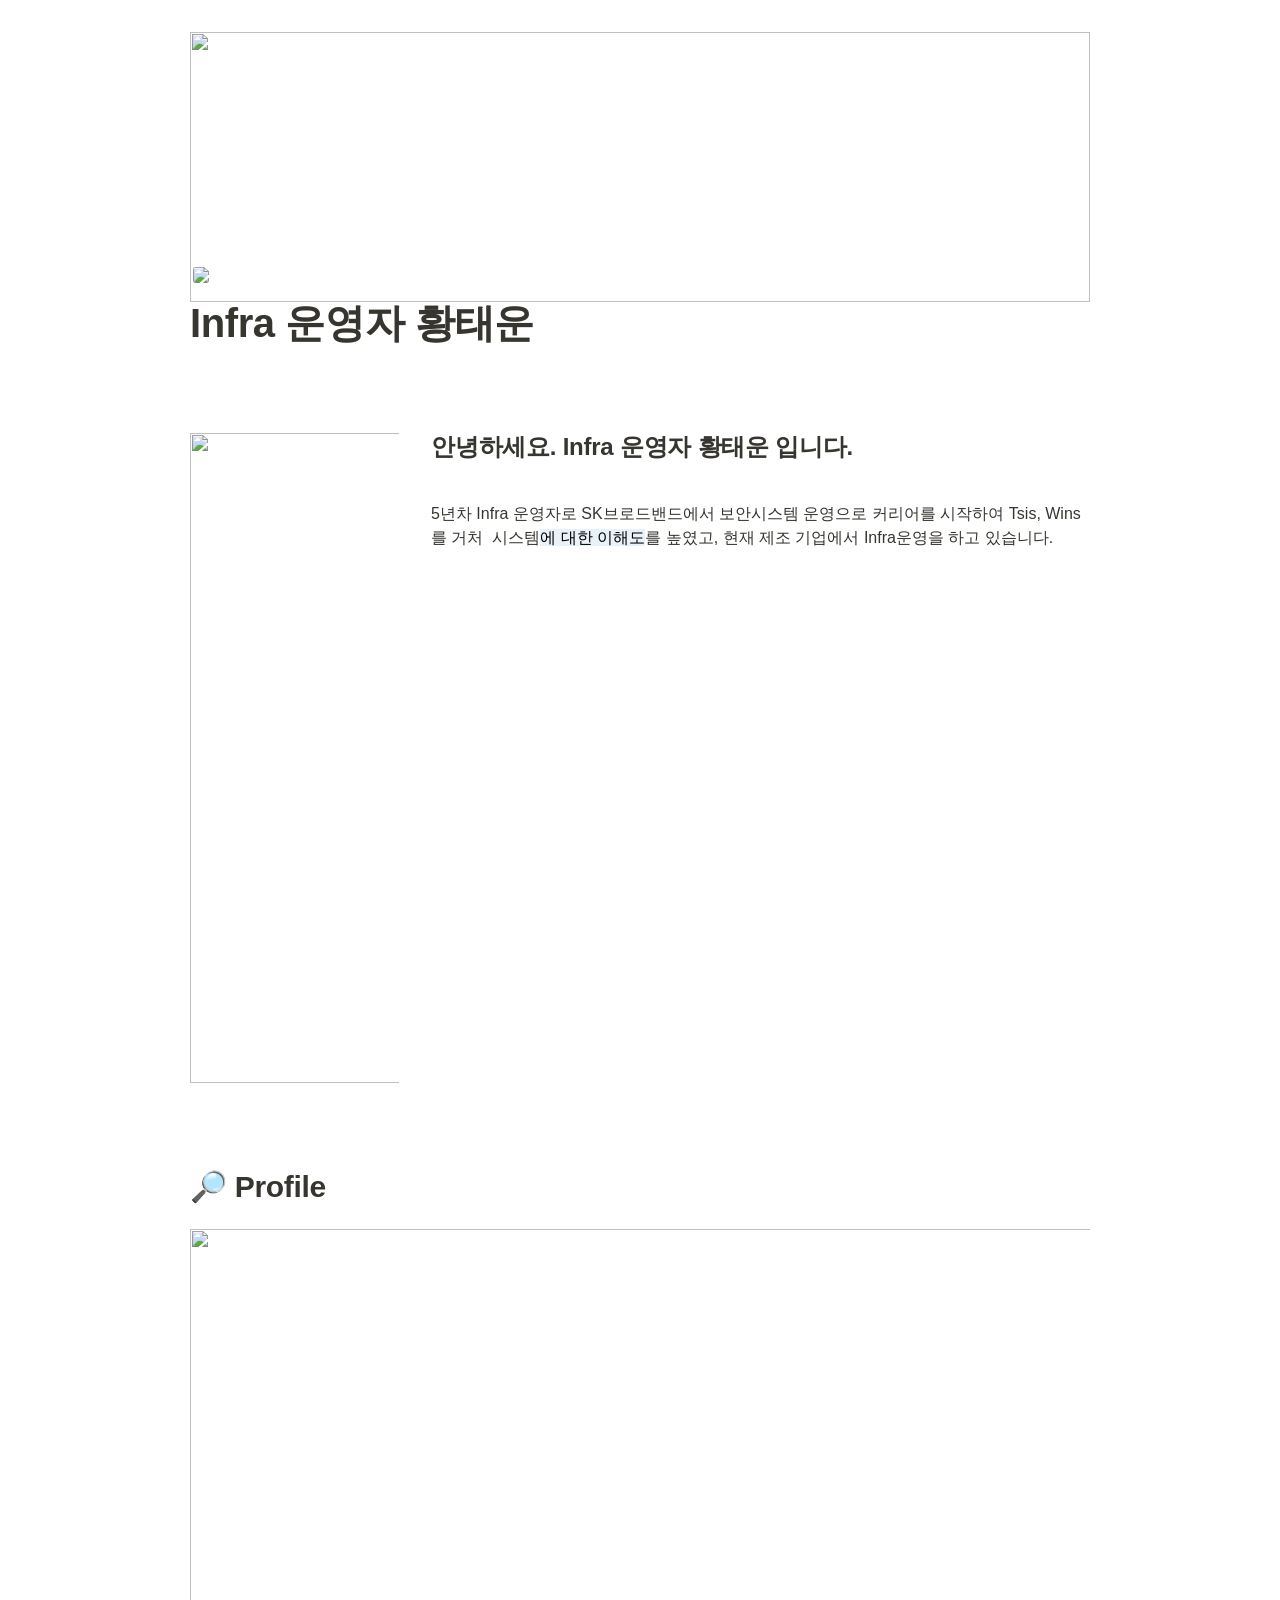
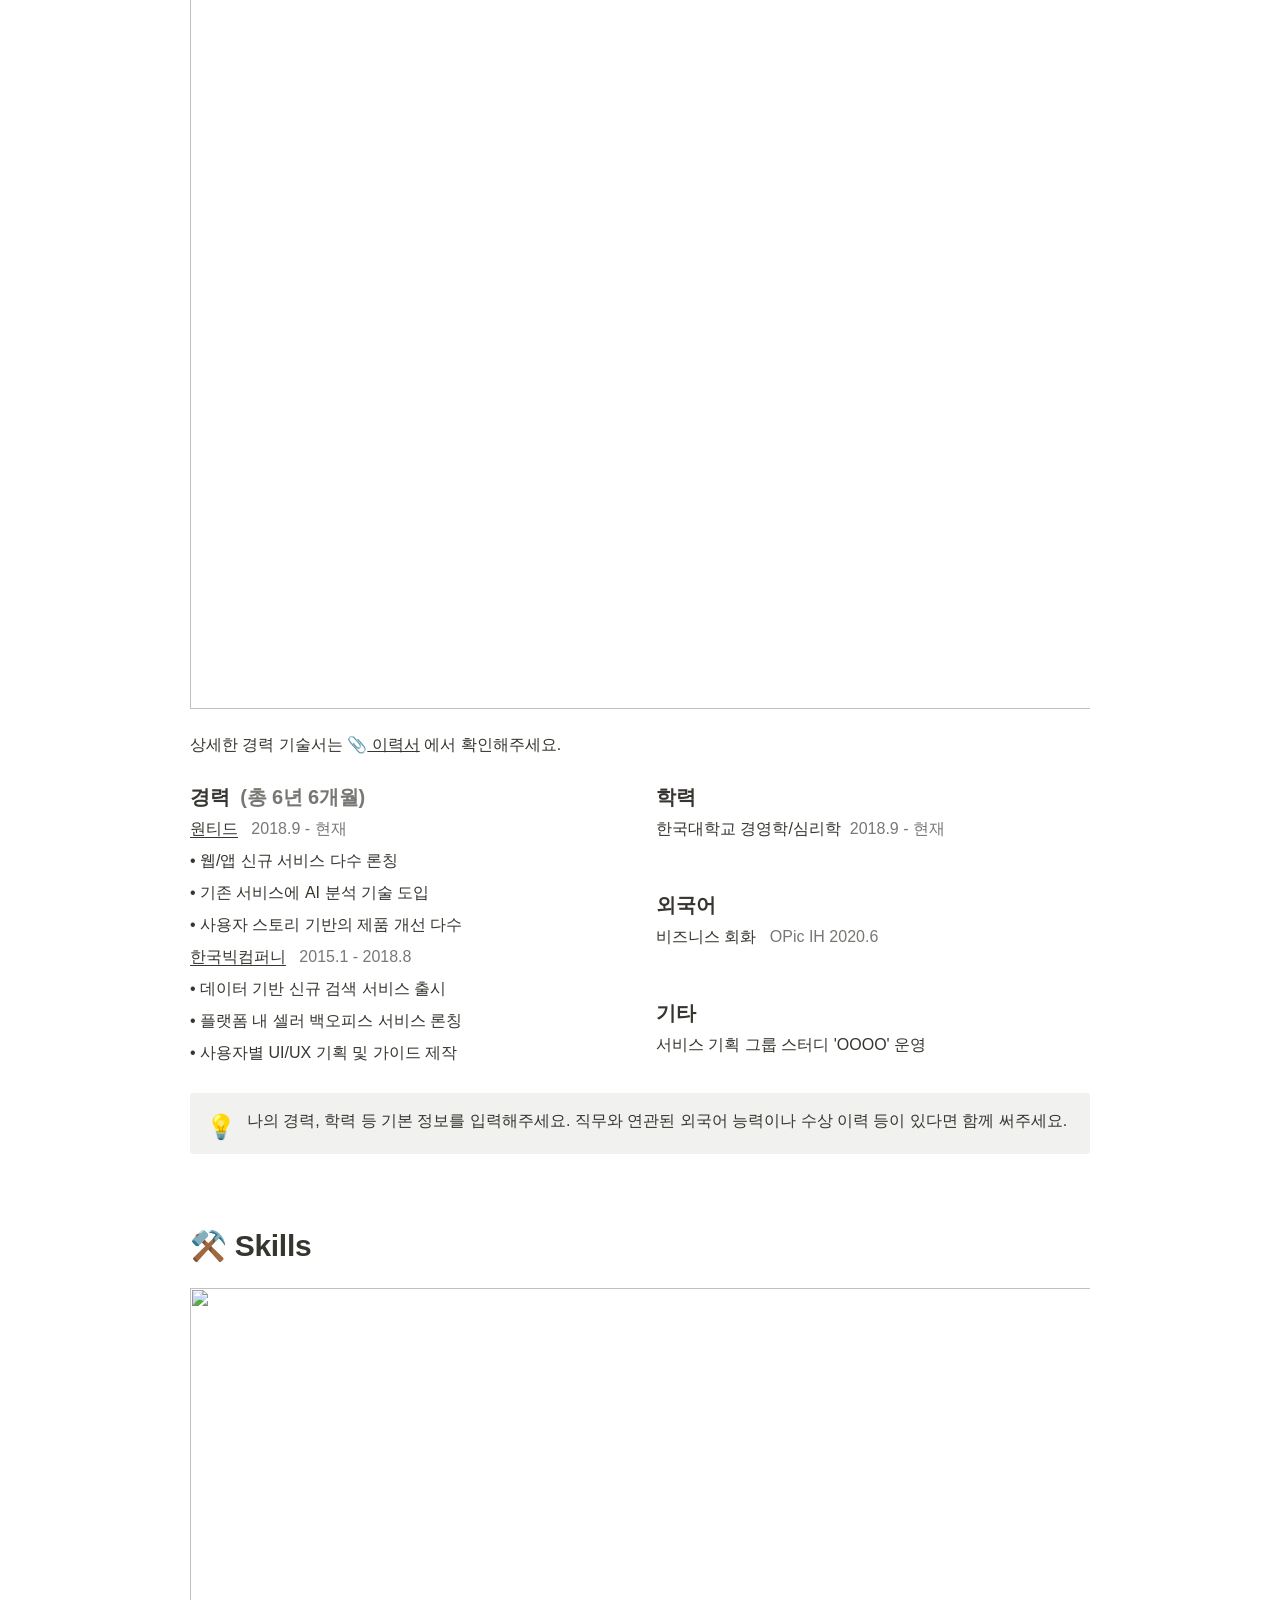
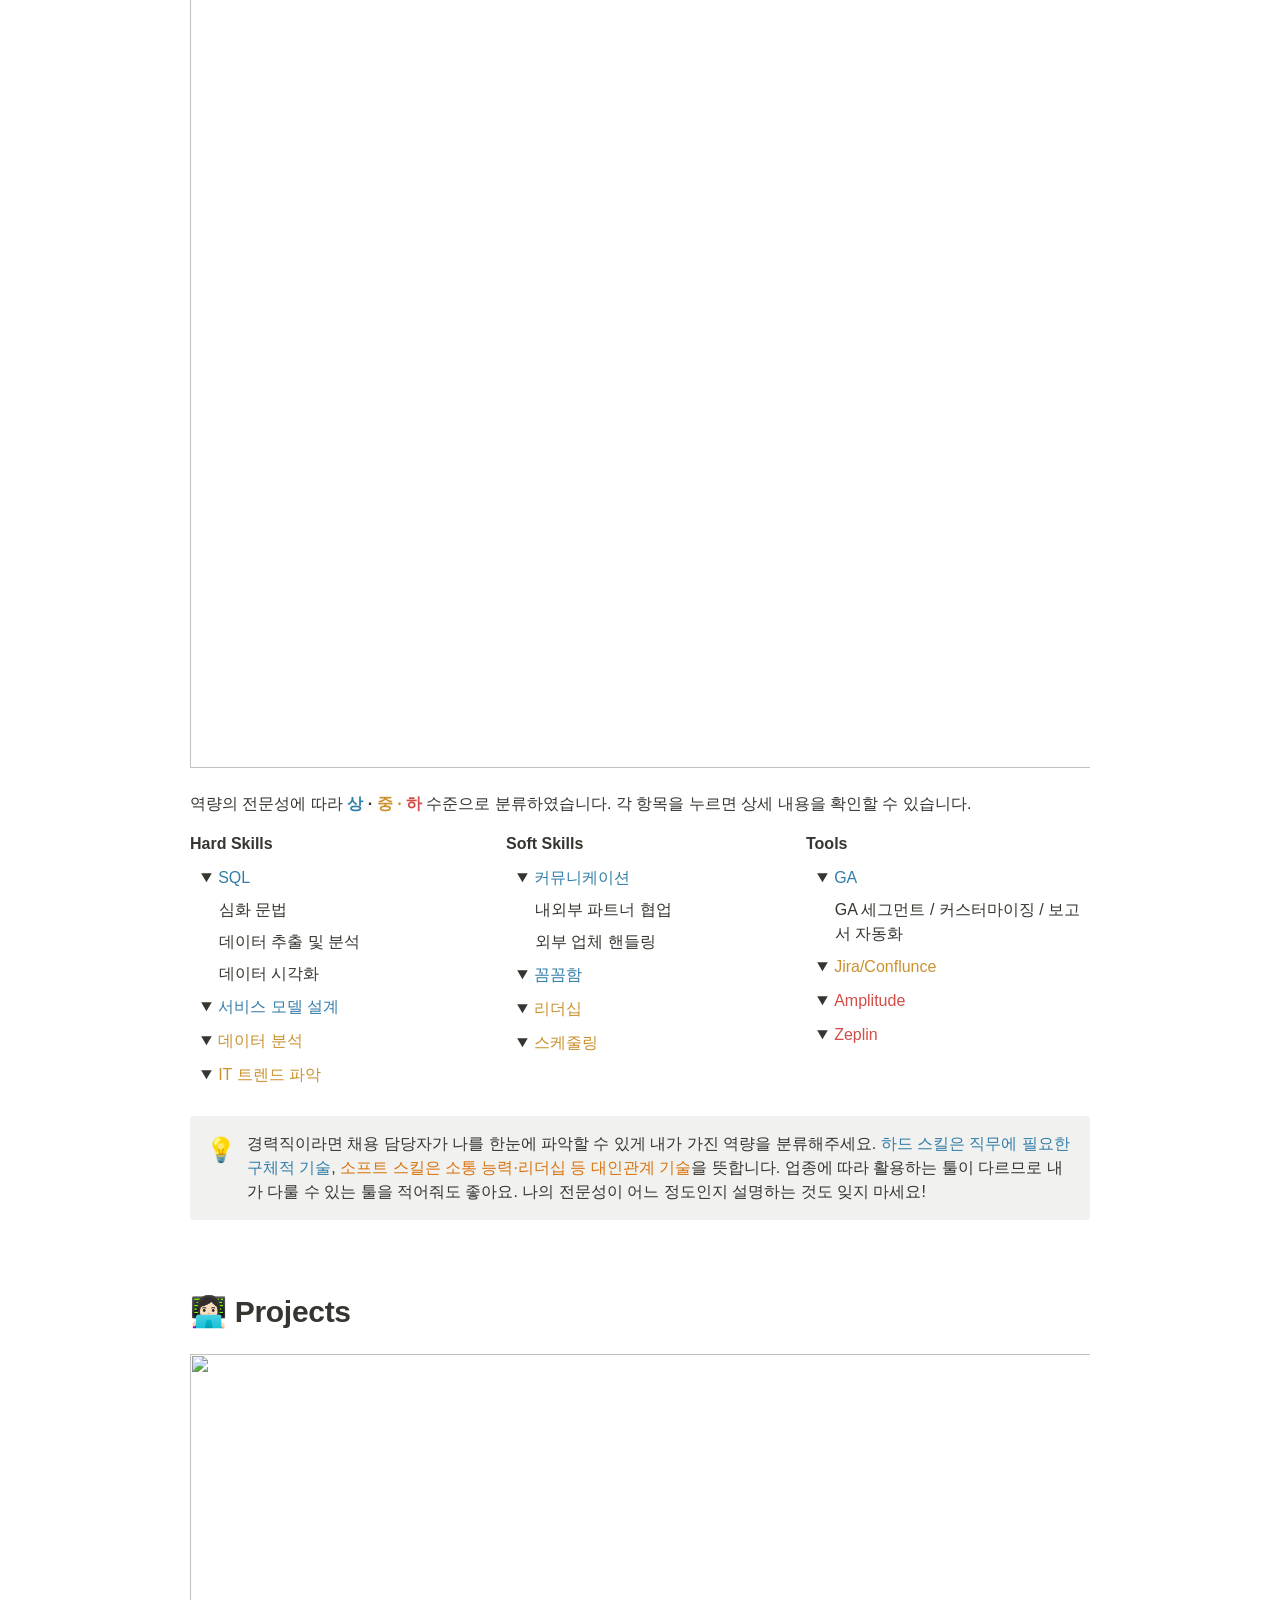
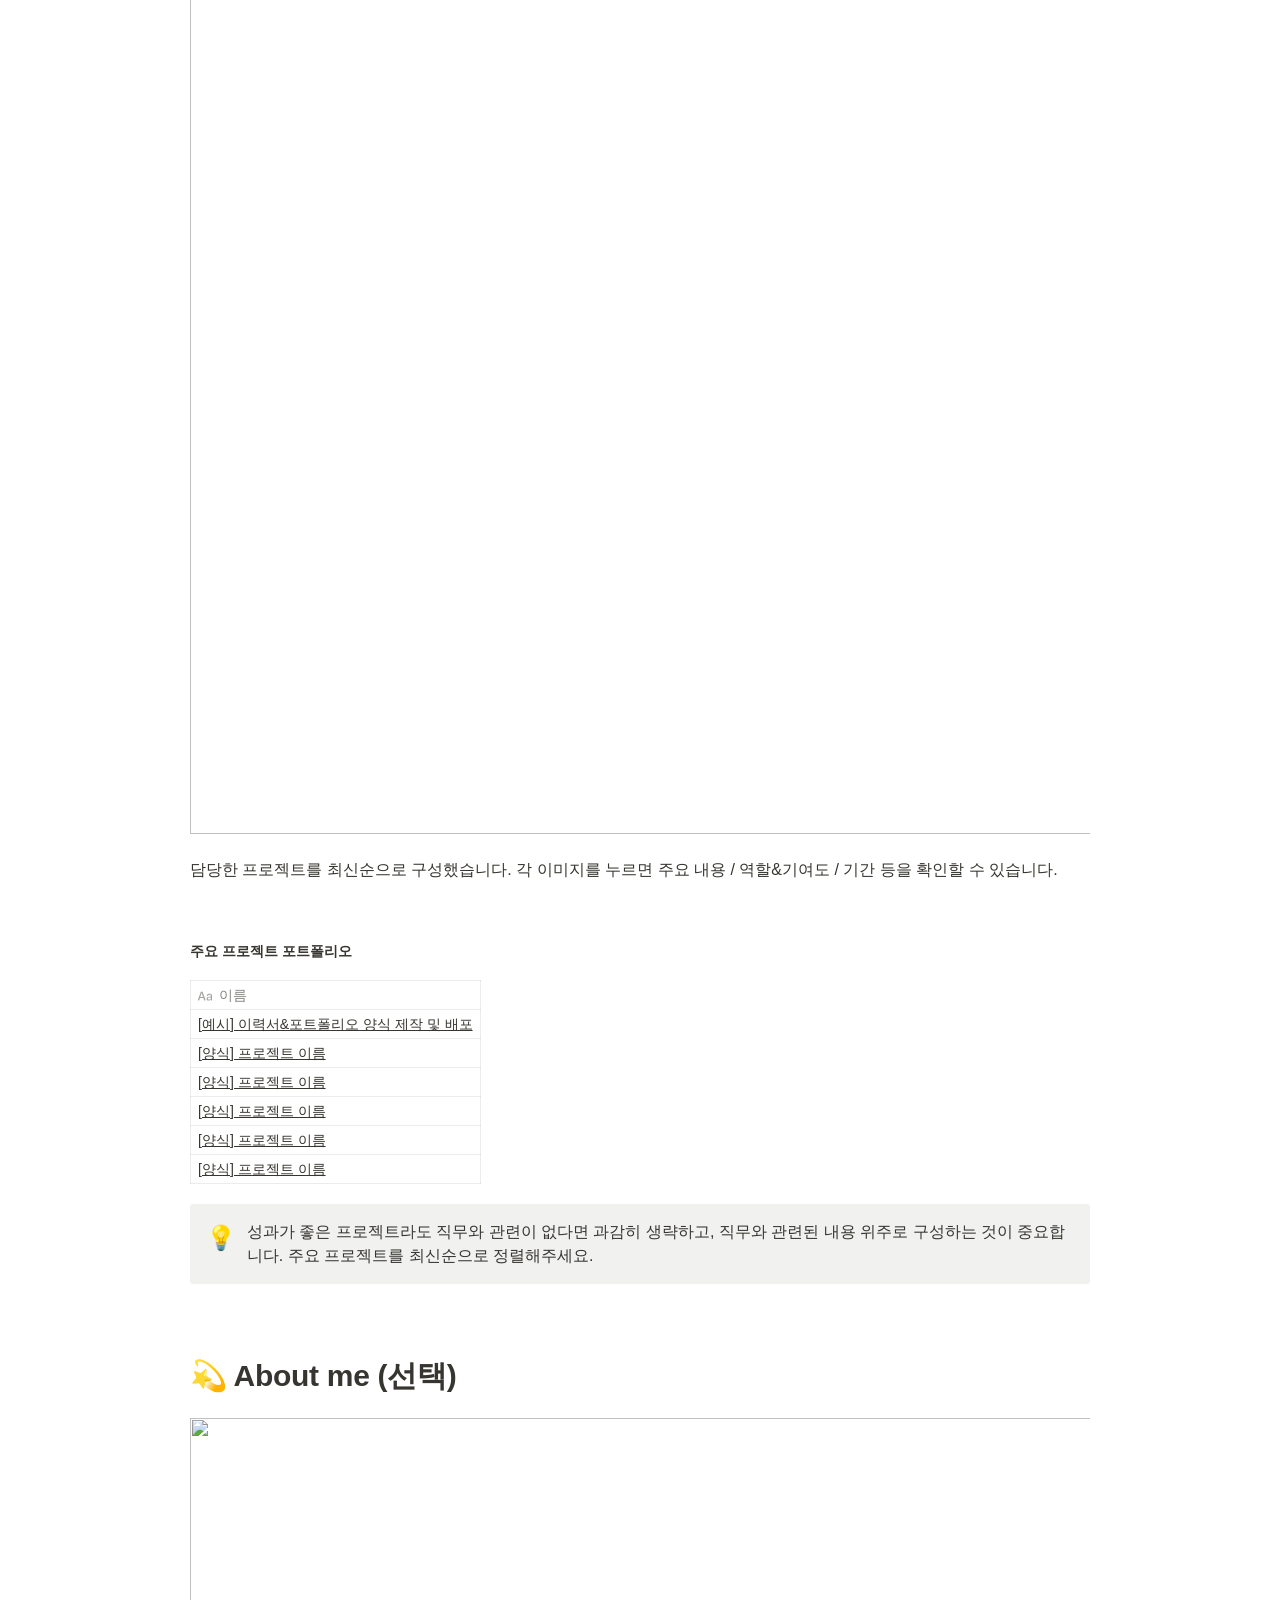
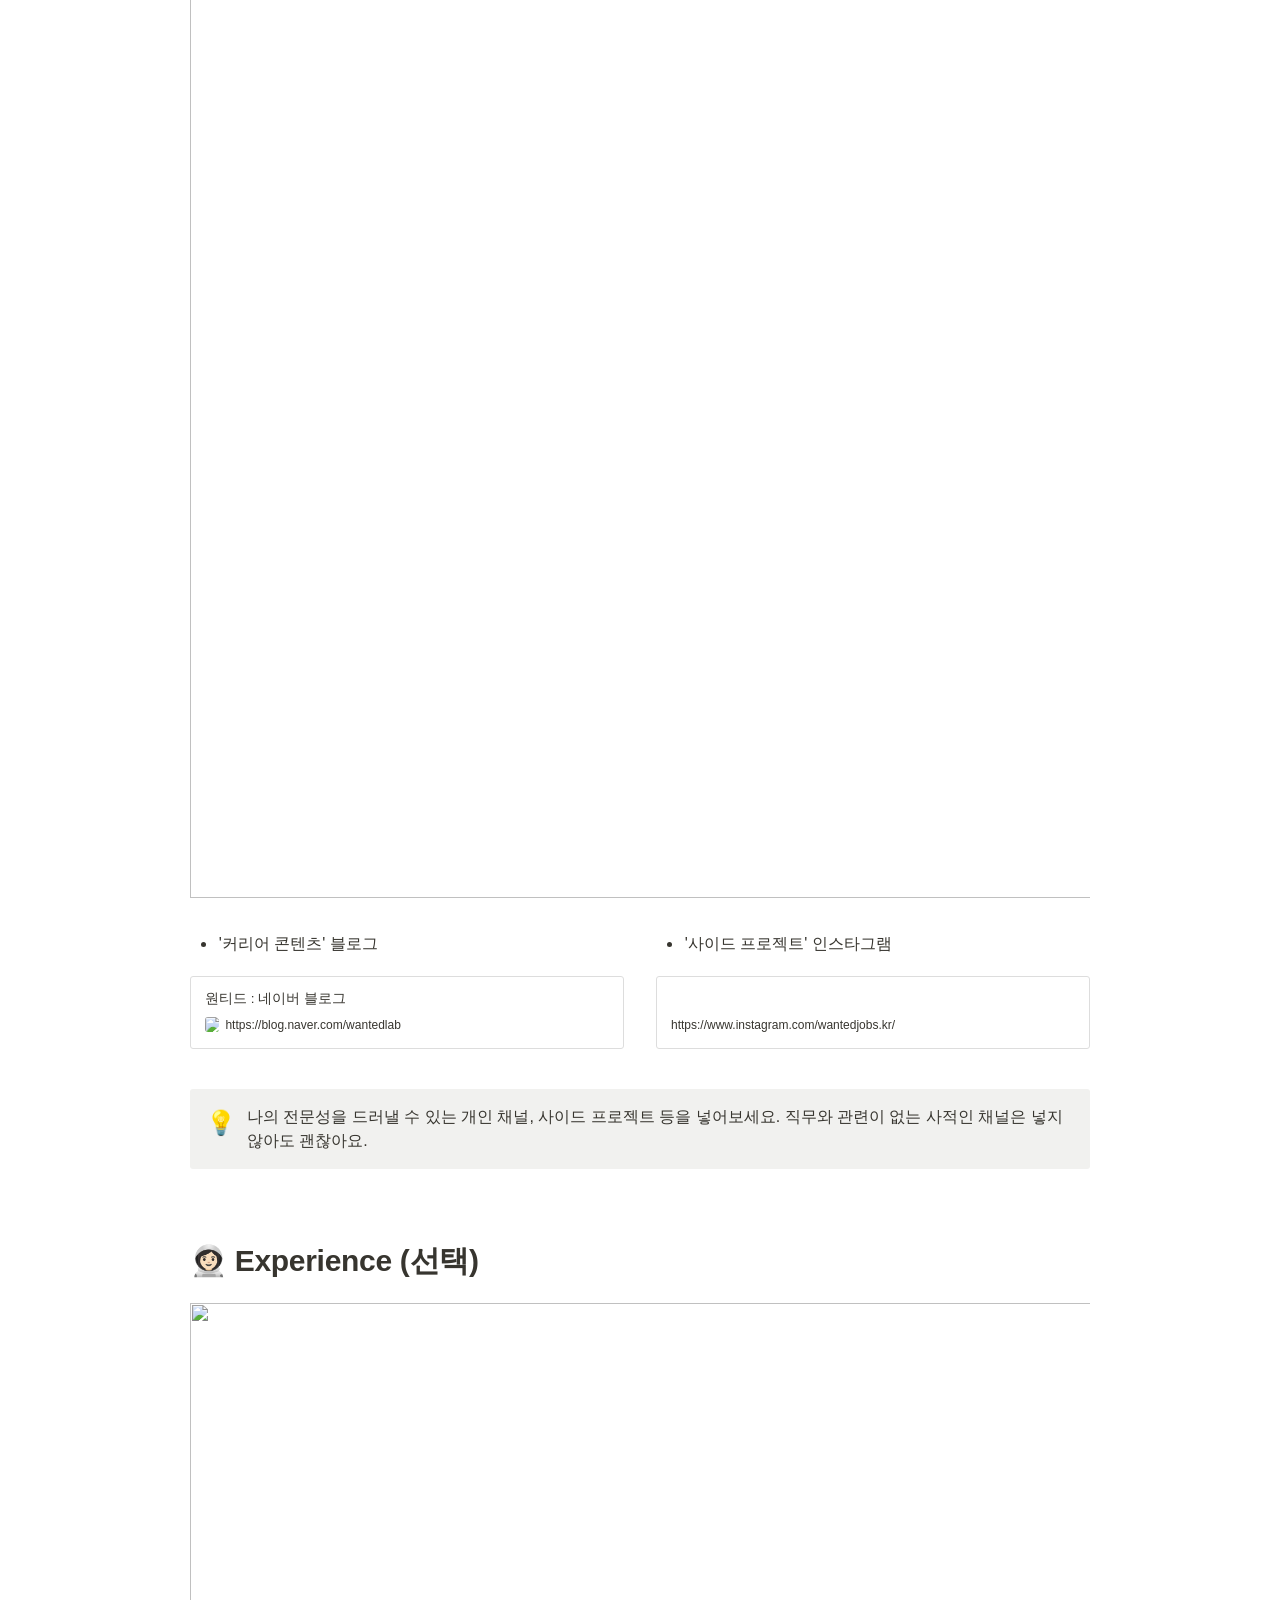
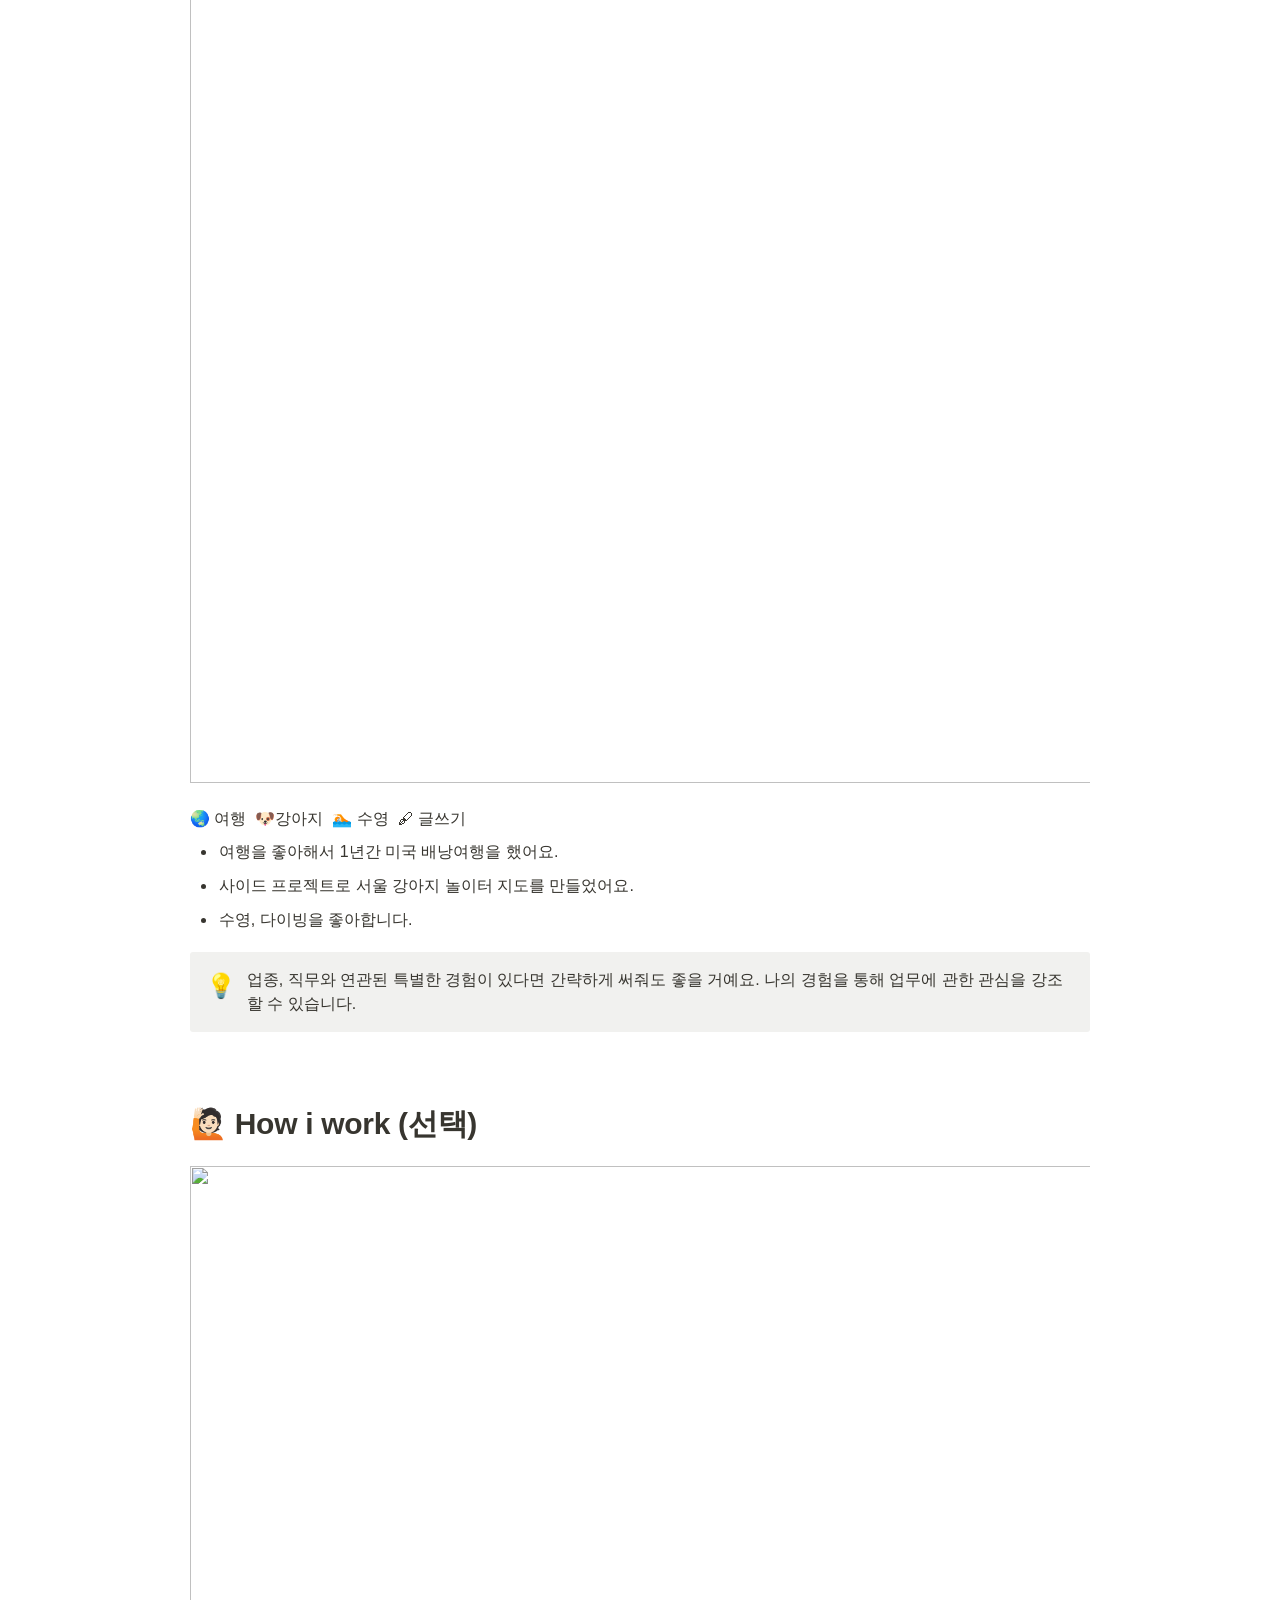
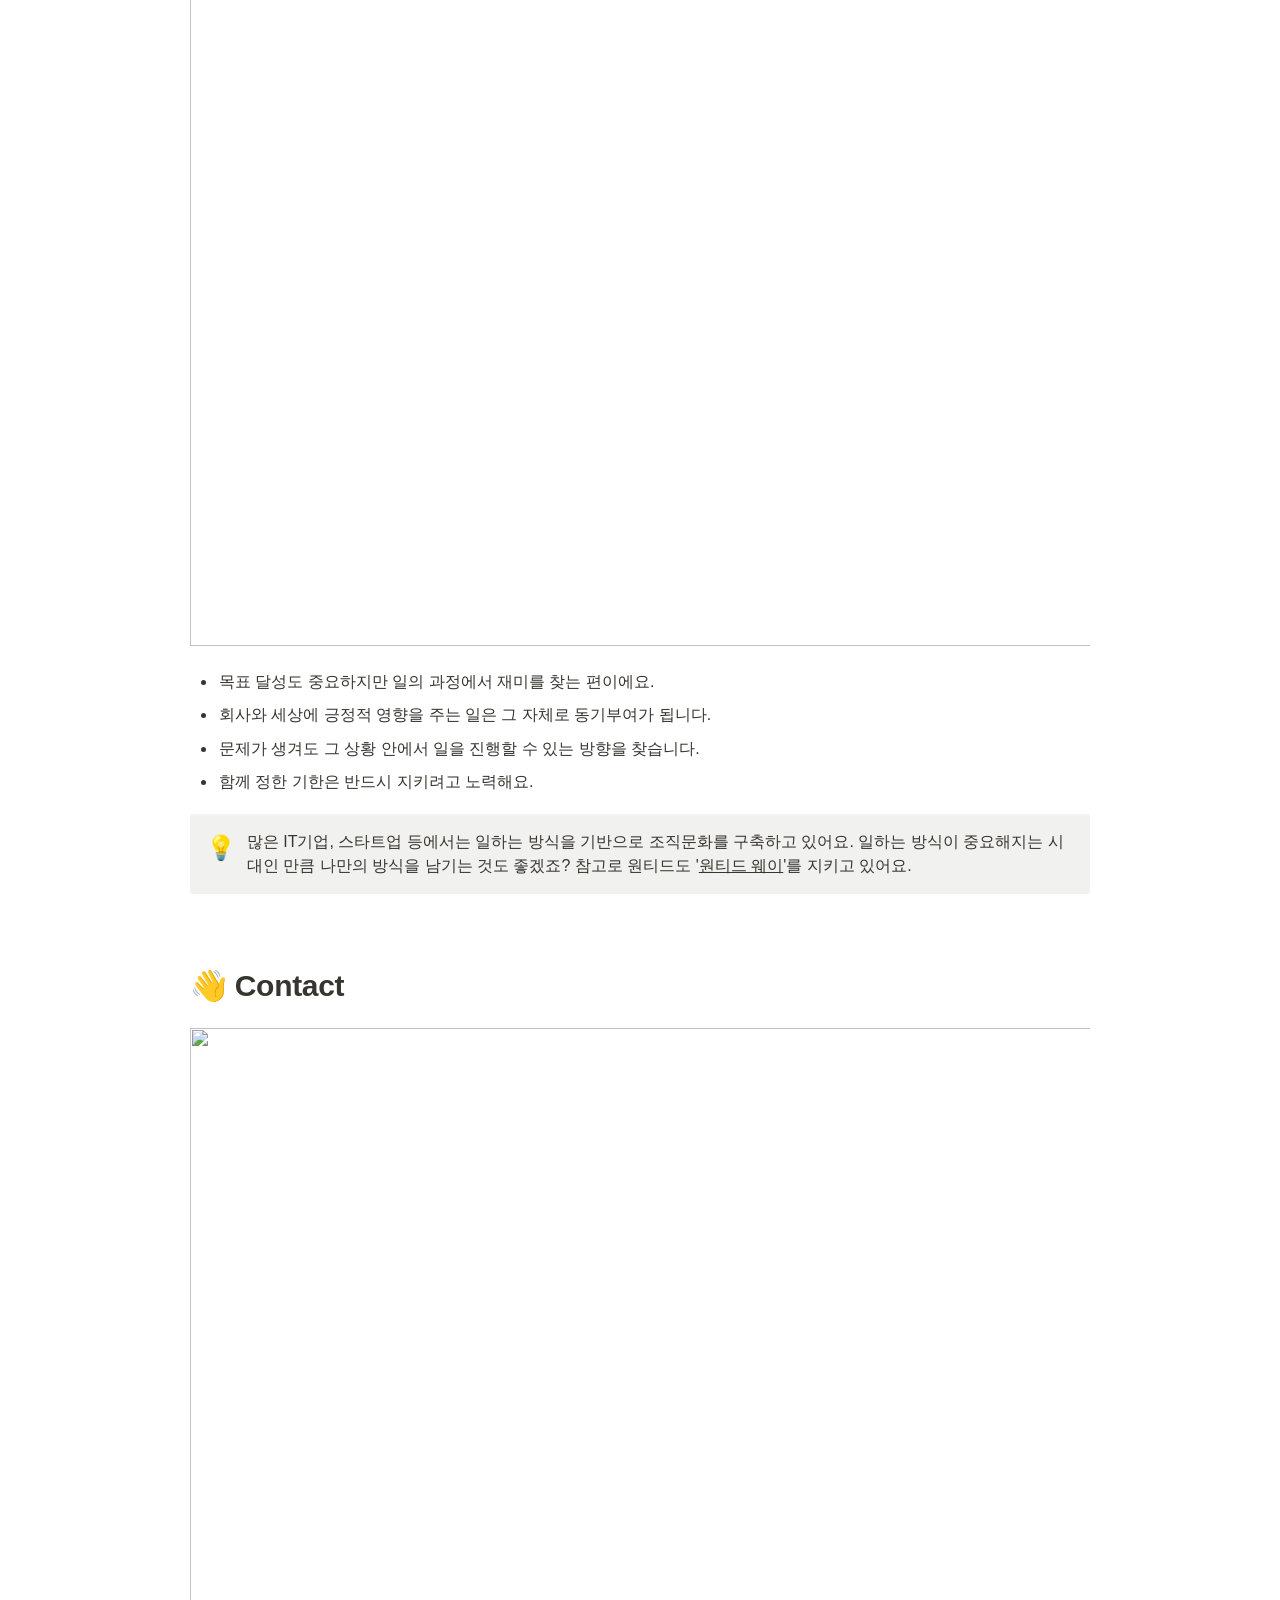
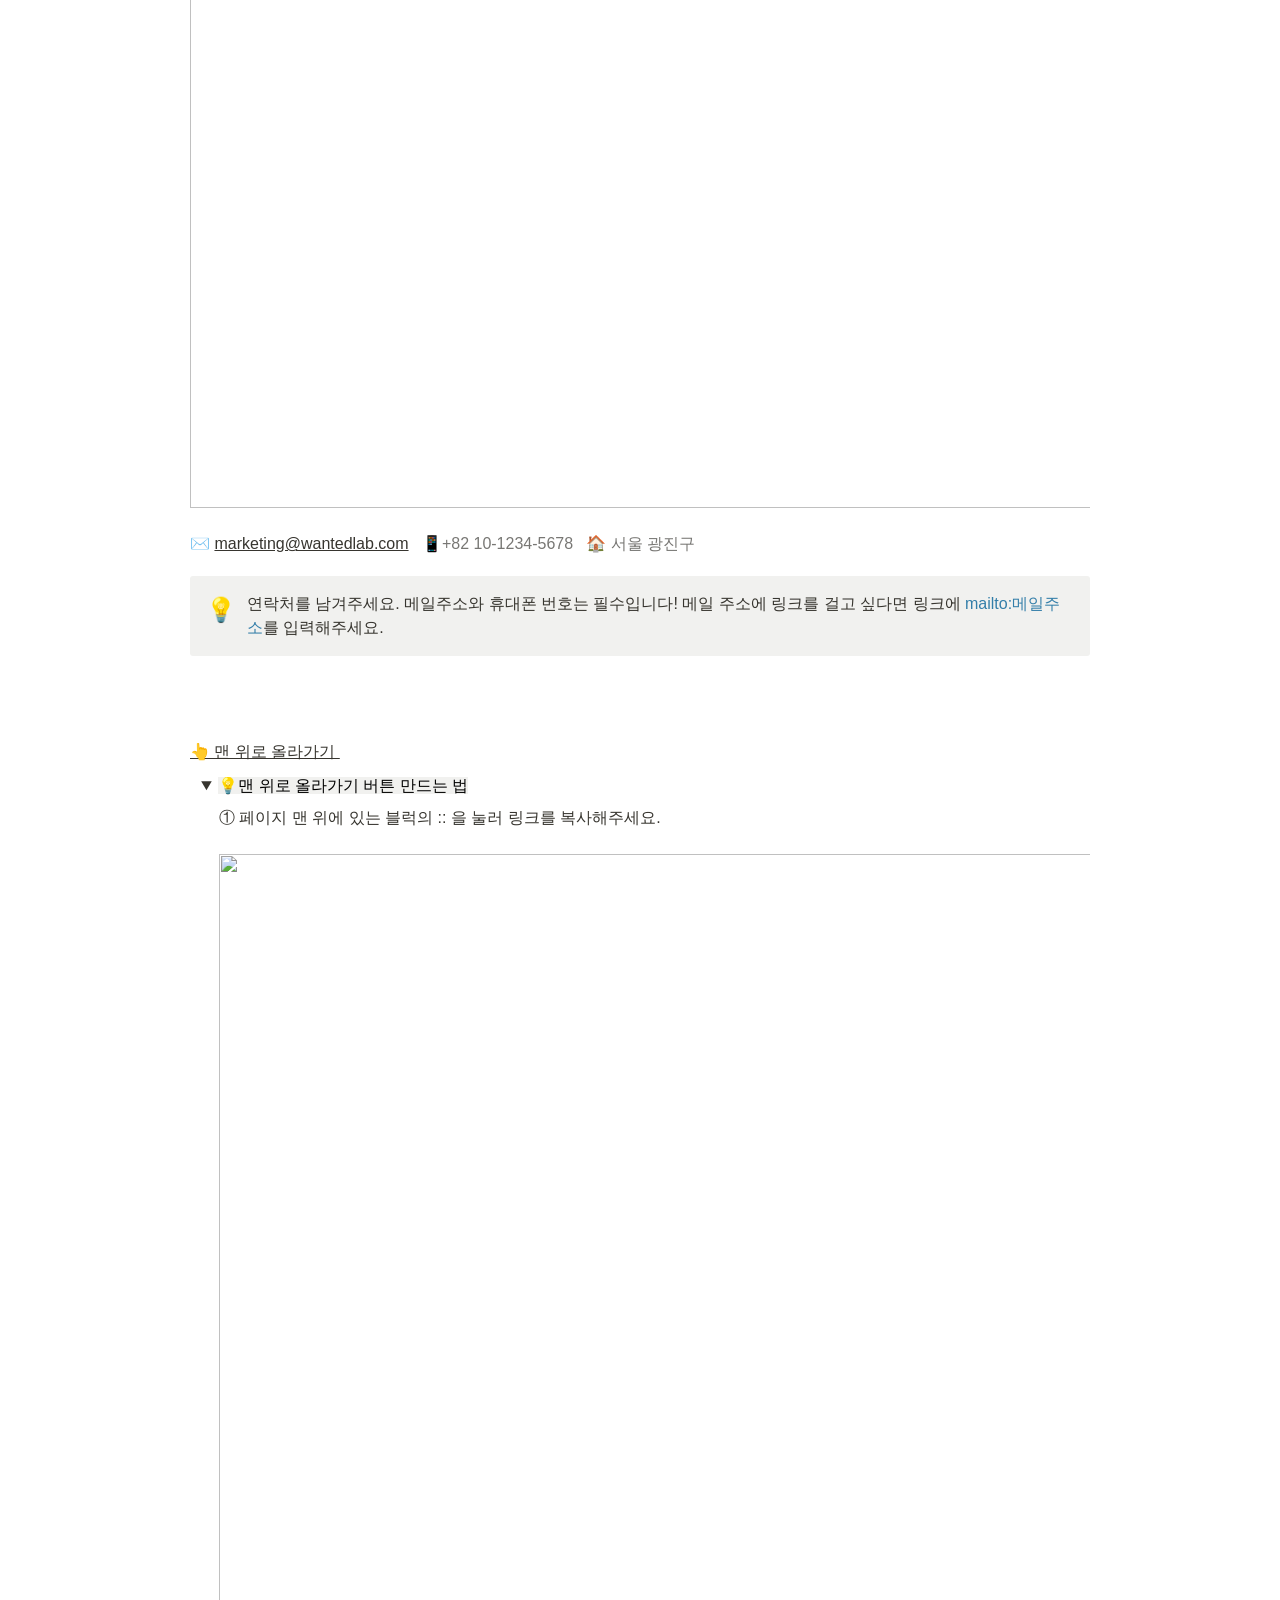
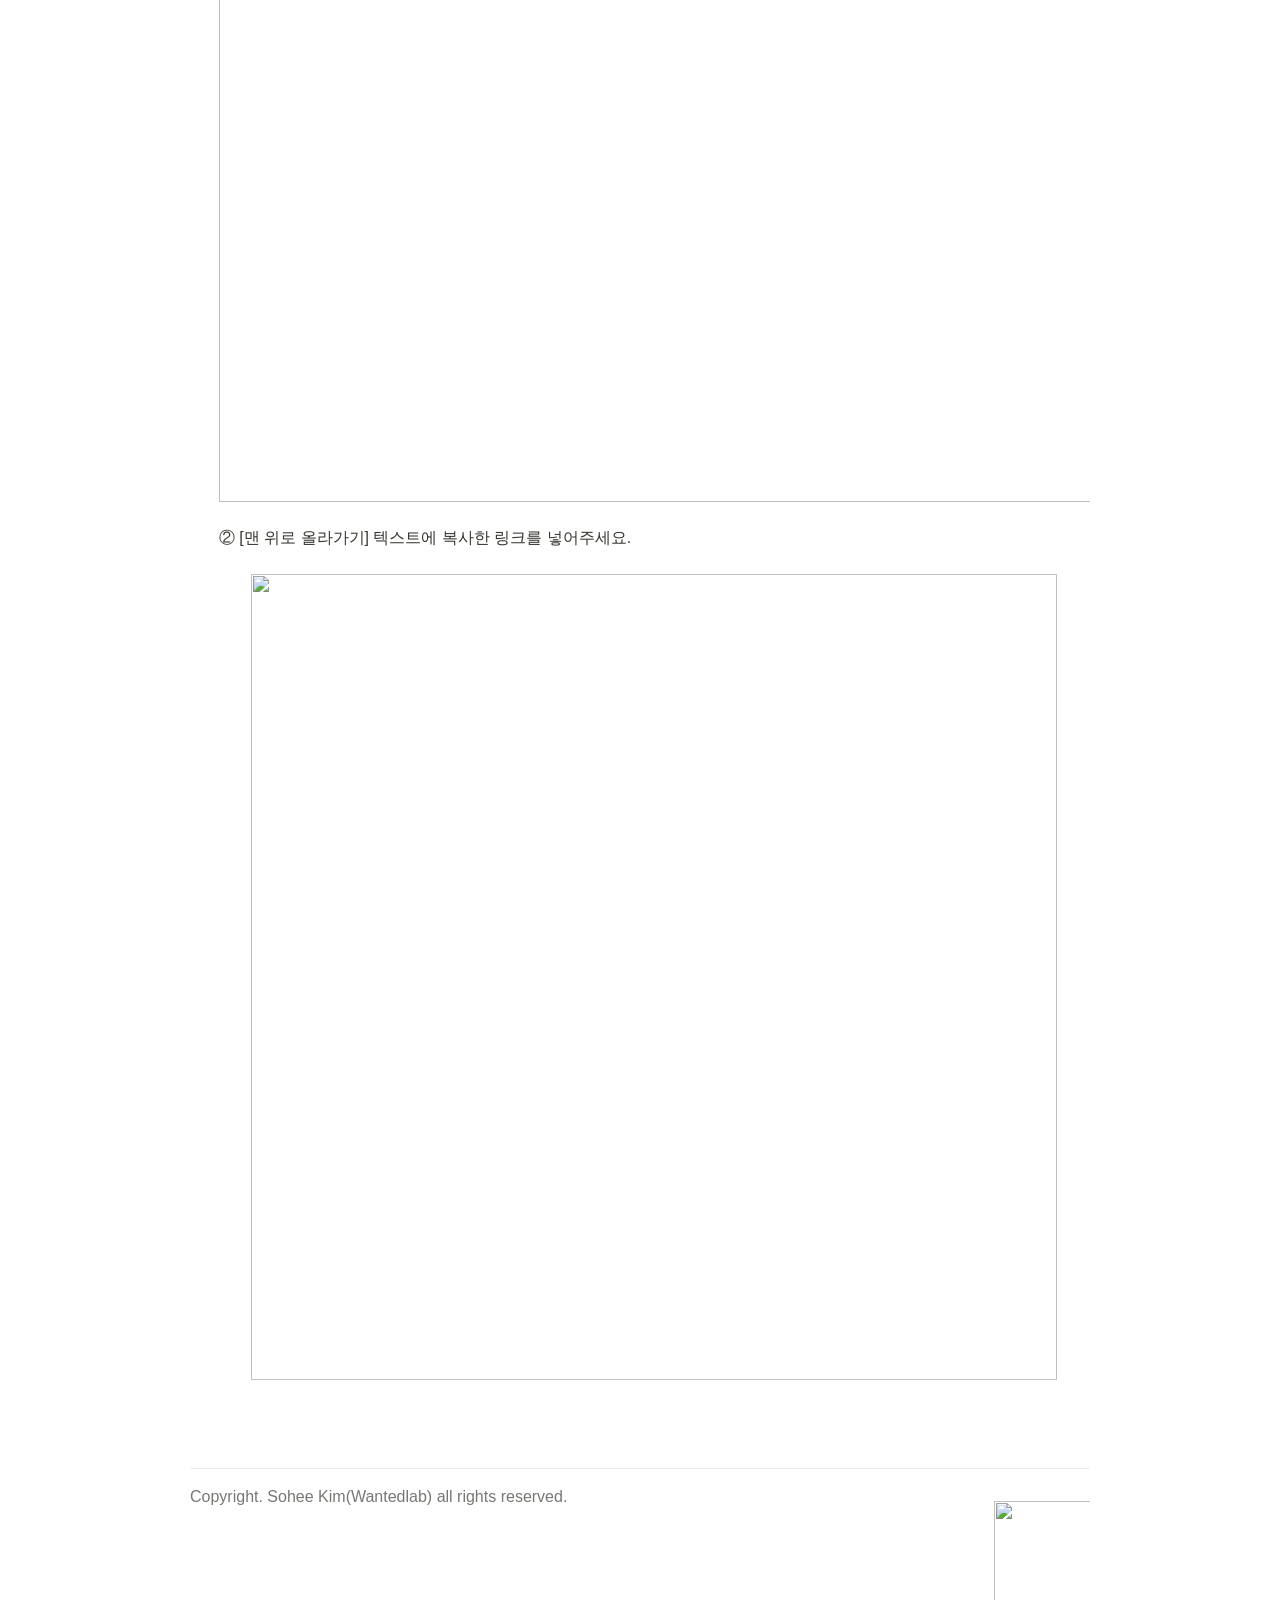
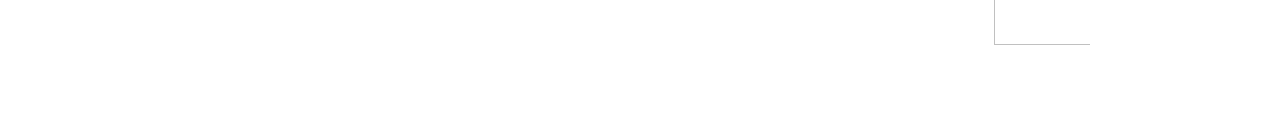
==== index.html @ 54547e14 "Add files via upload" ====
<html><head><meta http-equiv="Content-Type" content="text/html; charset=utf-8"/><title>Infra 운영자 황태운</title><style>
/* cspell:disable-file */
/* webkit printing magic: print all background colors */
html {
	-webkit-print-color-adjust: exact;
}
* {
	box-sizing: border-box;
	-webkit-print-color-adjust: exact;
}

html,
body {
	margin: 0;
	padding: 0;
}
@media only screen {
	body {
		margin: 2em auto;
		max-width: 900px;
		color: rgb(55, 53, 47);
	}
}

body {
	line-height: 1.5;
	white-space: pre-wrap;
}

a,
a.visited {
	color: inherit;
	text-decoration: underline;
}

.pdf-relative-link-path {
	font-size: 80%;
	color: #444;
}

h1,
h2,
h3 {
	letter-spacing: -0.01em;
	line-height: 1.2;
	font-weight: 600;
	margin-bottom: 0;
}

.page-title {
	font-size: 2.5rem;
	font-weight: 700;
	margin-top: 0;
	margin-bottom: 0.75em;
}

h1 {
	font-size: 1.875rem;
	margin-top: 1.875rem;
}

h2 {
	font-size: 1.5rem;
	margin-top: 1.5rem;
}

h3 {
	font-size: 1.25rem;
	margin-top: 1.25rem;
}

.source {
	border: 1px solid #ddd;
	border-radius: 3px;
	padding: 1.5em;
	word-break: break-all;
}

.callout {
	border-radius: 3px;
	padding: 1rem;
}

figure {
	margin: 1.25em 0;
	page-break-inside: avoid;
}

figcaption {
	opacity: 0.5;
	font-size: 85%;
	margin-top: 0.5em;
}

mark {
	background-color: transparent;
}

.indented {
	padding-left: 1.5em;
}

hr {
	background: transparent;
	display: block;
	width: 100%;
	height: 1px;
	visibility: visible;
	border: none;
	border-bottom: 1px solid rgba(55, 53, 47, 0.09);
}

img {
	max-width: 100%;
}

@media only print {
	img {
		max-height: 100vh;
		object-fit: contain;
	}
}

@page {
	margin: 1in;
}

.collection-content {
	font-size: 0.875rem;
}

.column-list {
	display: flex;
	justify-content: space-between;
}

.column {
	padding: 0 1em;
}

.column:first-child {
	padding-left: 0;
}

.column:last-child {
	padding-right: 0;
}

.table_of_contents-item {
	display: block;
	font-size: 0.875rem;
	line-height: 1.3;
	padding: 0.125rem;
}

.table_of_contents-indent-1 {
	margin-left: 1.5rem;
}

.table_of_contents-indent-2 {
	margin-left: 3rem;
}

.table_of_contents-indent-3 {
	margin-left: 4.5rem;
}

.table_of_contents-link {
	text-decoration: none;
	opacity: 0.7;
	border-bottom: 1px solid rgba(55, 53, 47, 0.18);
}

table,
th,
td {
	border: 1px solid rgba(55, 53, 47, 0.09);
	border-collapse: collapse;
}

table {
	border-left: none;
	border-right: none;
}

th,
td {
	font-weight: normal;
	padding: 0.25em 0.5em;
	line-height: 1.5;
	min-height: 1.5em;
	text-align: left;
}

th {
	color: rgba(55, 53, 47, 0.6);
}

ol,
ul {
	margin: 0;
	margin-block-start: 0.6em;
	margin-block-end: 0.6em;
}

li > ol:first-child,
li > ul:first-child {
	margin-block-start: 0.6em;
}

ul > li {
	list-style: disc;
}

ul.to-do-list {
	padding-inline-start: 0;
}

ul.to-do-list > li {
	list-style: none;
}

.to-do-children-checked {
	text-decoration: line-through;
	opacity: 0.375;
}

ul.toggle > li {
	list-style: none;
}

ul {
	padding-inline-start: 1.7em;
}

ul > li {
	padding-left: 0.1em;
}

ol {
	padding-inline-start: 1.6em;
}

ol > li {
	padding-left: 0.2em;
}

.mono ol {
	padding-inline-start: 2em;
}

.mono ol > li {
	text-indent: -0.4em;
}

.toggle {
	padding-inline-start: 0em;
	list-style-type: none;
}

/* Indent toggle children */
.toggle > li > details {
	padding-left: 1.7em;
}

.toggle > li > details > summary {
	margin-left: -1.1em;
}

.selected-value {
	display: inline-block;
	padding: 0 0.5em;
	background: rgba(206, 205, 202, 0.5);
	border-radius: 3px;
	margin-right: 0.5em;
	margin-top: 0.3em;
	margin-bottom: 0.3em;
	white-space: nowrap;
}

.collection-title {
	display: inline-block;
	margin-right: 1em;
}

.simple-table {
	margin-top: 1em;
	font-size: 0.875rem;
	empty-cells: show;
}
.simple-table td {
	height: 29px;
	min-width: 120px;
}

.simple-table th {
	height: 29px;
	min-width: 120px;
}

.simple-table-header-color {
	background: rgb(247, 246, 243);
	color: black;
}
.simple-table-header {
	font-weight: 500;
}

time {
	opacity: 0.5;
}

.icon {
	display: inline-block;
	max-width: 1.2em;
	max-height: 1.2em;
	text-decoration: none;
	vertical-align: text-bottom;
	margin-right: 0.5em;
}

img.icon {
	border-radius: 3px;
}

.user-icon {
	width: 1.5em;
	height: 1.5em;
	border-radius: 100%;
	margin-right: 0.5rem;
}

.user-icon-inner {
	font-size: 0.8em;
}

.text-icon {
	border: 1px solid #000;
	text-align: center;
}

.page-cover-image {
	display: block;
	object-fit: cover;
	width: 100%;
	max-height: 30vh;
}

.page-header-icon {
	font-size: 3rem;
	margin-bottom: 1rem;
}

.page-header-icon-with-cover {
	margin-top: -0.72em;
	margin-left: 0.07em;
}

.page-header-icon img {
	border-radius: 3px;
}

.link-to-page {
	margin: 1em 0;
	padding: 0;
	border: none;
	font-weight: 500;
}

p > .user {
	opacity: 0.5;
}

td > .user,
td > time {
	white-space: nowrap;
}

input[type="checkbox"] {
	transform: scale(1.5);
	margin-right: 0.6em;
	vertical-align: middle;
}

p {
	margin-top: 0.5em;
	margin-bottom: 0.5em;
}

.image {
	border: none;
	margin: 1.5em 0;
	padding: 0;
	border-radius: 0;
	text-align: center;
}

.code,
code {
	background: rgba(135, 131, 120, 0.15);
	border-radius: 3px;
	padding: 0.2em 0.4em;
	border-radius: 3px;
	font-size: 85%;
	tab-size: 2;
}

code {
	color: #eb5757;
}

.code {
	padding: 1.5em 1em;
}

.code-wrap {
	white-space: pre-wrap;
	word-break: break-all;
}

.code > code {
	background: none;
	padding: 0;
	font-size: 100%;
	color: inherit;
}

blockquote {
	font-size: 1.25em;
	margin: 1em 0;
	padding-left: 1em;
	border-left: 3px solid rgb(55, 53, 47);
}

.bookmark {
	text-decoration: none;
	max-height: 8em;
	padding: 0;
	display: flex;
	width: 100%;
	align-items: stretch;
}

.bookmark-title {
	font-size: 0.85em;
	overflow: hidden;
	text-overflow: ellipsis;
	height: 1.75em;
	white-space: nowrap;
}

.bookmark-text {
	display: flex;
	flex-direction: column;
}

.bookmark-info {
	flex: 4 1 180px;
	padding: 12px 14px 14px;
	display: flex;
	flex-direction: column;
	justify-content: space-between;
}

.bookmark-image {
	width: 33%;
	flex: 1 1 180px;
	display: block;
	position: relative;
	object-fit: cover;
	border-radius: 1px;
}

.bookmark-description {
	color: rgba(55, 53, 47, 0.6);
	font-size: 0.75em;
	overflow: hidden;
	max-height: 4.5em;
	word-break: break-word;
}

.bookmark-href {
	font-size: 0.75em;
	margin-top: 0.25em;
}

.sans { font-family: ui-sans-serif, -apple-system, BlinkMacSystemFont, "Segoe UI", Helvetica, "Apple Color Emoji", Arial, sans-serif, "Segoe UI Emoji", "Segoe UI Symbol"; }
.code { font-family: "SFMono-Regular", Menlo, Consolas, "PT Mono", "Liberation Mono", Courier, monospace; }
.serif { font-family: Lyon-Text, Georgia, ui-serif, serif; }
.mono { font-family: iawriter-mono, Nitti, Menlo, Courier, monospace; }
.pdf .sans { font-family: Inter, ui-sans-serif, -apple-system, BlinkMacSystemFont, "Segoe UI", Helvetica, "Apple Color Emoji", Arial, sans-serif, "Segoe UI Emoji", "Segoe UI Symbol", 'Twemoji', 'Noto Color Emoji', 'Noto Sans CJK JP'; }
.pdf:lang(zh-CN) .sans { font-family: Inter, ui-sans-serif, -apple-system, BlinkMacSystemFont, "Segoe UI", Helvetica, "Apple Color Emoji", Arial, sans-serif, "Segoe UI Emoji", "Segoe UI Symbol", 'Twemoji', 'Noto Color Emoji', 'Noto Sans CJK SC'; }
.pdf:lang(zh-TW) .sans { font-family: Inter, ui-sans-serif, -apple-system, BlinkMacSystemFont, "Segoe UI", Helvetica, "Apple Color Emoji", Arial, sans-serif, "Segoe UI Emoji", "Segoe UI Symbol", 'Twemoji', 'Noto Color Emoji', 'Noto Sans CJK TC'; }
.pdf:lang(ko-KR) .sans { font-family: Inter, ui-sans-serif, -apple-system, BlinkMacSystemFont, "Segoe UI", Helvetica, "Apple Color Emoji", Arial, sans-serif, "Segoe UI Emoji", "Segoe UI Symbol", 'Twemoji', 'Noto Color Emoji', 'Noto Sans CJK KR'; }
.pdf .code { font-family: Source Code Pro, "SFMono-Regular", Menlo, Consolas, "PT Mono", "Liberation Mono", Courier, monospace, 'Twemoji', 'Noto Color Emoji', 'Noto Sans Mono CJK JP'; }
.pdf:lang(zh-CN) .code { font-family: Source Code Pro, "SFMono-Regular", Menlo, Consolas, "PT Mono", "Liberation Mono", Courier, monospace, 'Twemoji', 'Noto Color Emoji', 'Noto Sans Mono CJK SC'; }
.pdf:lang(zh-TW) .code { font-family: Source Code Pro, "SFMono-Regular", Menlo, Consolas, "PT Mono", "Liberation Mono", Courier, monospace, 'Twemoji', 'Noto Color Emoji', 'Noto Sans Mono CJK TC'; }
.pdf:lang(ko-KR) .code { font-family: Source Code Pro, "SFMono-Regular", Menlo, Consolas, "PT Mono", "Liberation Mono", Courier, monospace, 'Twemoji', 'Noto Color Emoji', 'Noto Sans Mono CJK KR'; }
.pdf .serif { font-family: PT Serif, Lyon-Text, Georgia, ui-serif, serif, 'Twemoji', 'Noto Color Emoji', 'Noto Serif CJK JP'; }
.pdf:lang(zh-CN) .serif { font-family: PT Serif, Lyon-Text, Georgia, ui-serif, serif, 'Twemoji', 'Noto Color Emoji', 'Noto Serif CJK SC'; }
.pdf:lang(zh-TW) .serif { font-family: PT Serif, Lyon-Text, Georgia, ui-serif, serif, 'Twemoji', 'Noto Color Emoji', 'Noto Serif CJK TC'; }
.pdf:lang(ko-KR) .serif { font-family: PT Serif, Lyon-Text, Georgia, ui-serif, serif, 'Twemoji', 'Noto Color Emoji', 'Noto Serif CJK KR'; }
.pdf .mono { font-family: PT Mono, iawriter-mono, Nitti, Menlo, Courier, monospace, 'Twemoji', 'Noto Color Emoji', 'Noto Sans Mono CJK JP'; }
.pdf:lang(zh-CN) .mono { font-family: PT Mono, iawriter-mono, Nitti, Menlo, Courier, monospace, 'Twemoji', 'Noto Color Emoji', 'Noto Sans Mono CJK SC'; }
.pdf:lang(zh-TW) .mono { font-family: PT Mono, iawriter-mono, Nitti, Menlo, Courier, monospace, 'Twemoji', 'Noto Color Emoji', 'Noto Sans Mono CJK TC'; }
.pdf:lang(ko-KR) .mono { font-family: PT Mono, iawriter-mono, Nitti, Menlo, Courier, monospace, 'Twemoji', 'Noto Color Emoji', 'Noto Sans Mono CJK KR'; }
.highlight-default {
	color: rgba(55, 53, 47, 1);
}
.highlight-gray {
	color: rgba(120, 119, 116, 1);
	fill: rgba(120, 119, 116, 1);
}
.highlight-brown {
	color: rgba(159, 107, 83, 1);
	fill: rgba(159, 107, 83, 1);
}
.highlight-orange {
	color: rgba(217, 115, 13, 1);
	fill: rgba(217, 115, 13, 1);
}
.highlight-yellow {
	color: rgba(203, 145, 47, 1);
	fill: rgba(203, 145, 47, 1);
}
.highlight-teal {
	color: rgba(68, 131, 97, 1);
	fill: rgba(68, 131, 97, 1);
}
.highlight-blue {
	color: rgba(51, 126, 169, 1);
	fill: rgba(51, 126, 169, 1);
}
.highlight-purple {
	color: rgba(144, 101, 176, 1);
	fill: rgba(144, 101, 176, 1);
}
.highlight-pink {
	color: rgba(193, 76, 138, 1);
	fill: rgba(193, 76, 138, 1);
}
.highlight-red {
	color: rgba(212, 76, 71, 1);
	fill: rgba(212, 76, 71, 1);
}
.highlight-gray_background {
	background: rgba(241, 241, 239, 1);
}
.highlight-brown_background {
	background: rgba(244, 238, 238, 1);
}
.highlight-orange_background {
	background: rgba(251, 236, 221, 1);
}
.highlight-yellow_background {
	background: rgba(251, 243, 219, 1);
}
.highlight-teal_background {
	background: rgba(237, 243, 236, 1);
}
.highlight-blue_background {
	background: rgba(231, 243, 248, 1);
}
.highlight-purple_background {
	background: rgba(244, 240, 247, 0.8);
}
.highlight-pink_background {
	background: rgba(249, 238, 243, 0.8);
}
.highlight-red_background {
	background: rgba(253, 235, 236, 1);
}
.block-color-default {
	color: inherit;
	fill: inherit;
}
.block-color-gray {
	color: rgba(120, 119, 116, 1);
	fill: rgba(120, 119, 116, 1);
}
.block-color-brown {
	color: rgba(159, 107, 83, 1);
	fill: rgba(159, 107, 83, 1);
}
.block-color-orange {
	color: rgba(217, 115, 13, 1);
	fill: rgba(217, 115, 13, 1);
}
.block-color-yellow {
	color: rgba(203, 145, 47, 1);
	fill: rgba(203, 145, 47, 1);
}
.block-color-teal {
	color: rgba(68, 131, 97, 1);
	fill: rgba(68, 131, 97, 1);
}
.block-color-blue {
	color: rgba(51, 126, 169, 1);
	fill: rgba(51, 126, 169, 1);
}
.block-color-purple {
	color: rgba(144, 101, 176, 1);
	fill: rgba(144, 101, 176, 1);
}
.block-color-pink {
	color: rgba(193, 76, 138, 1);
	fill: rgba(193, 76, 138, 1);
}
.block-color-red {
	color: rgba(212, 76, 71, 1);
	fill: rgba(212, 76, 71, 1);
}
.block-color-gray_background {
	background: rgba(241, 241, 239, 1);
}
.block-color-brown_background {
	background: rgba(244, 238, 238, 1);
}
.block-color-orange_background {
	background: rgba(251, 236, 221, 1);
}
.block-color-yellow_background {
	background: rgba(251, 243, 219, 1);
}
.block-color-teal_background {
	background: rgba(237, 243, 236, 1);
}
.block-color-blue_background {
	background: rgba(231, 243, 248, 1);
}
.block-color-purple_background {
	background: rgba(244, 240, 247, 0.8);
}
.block-color-pink_background {
	background: rgba(249, 238, 243, 0.8);
}
.block-color-red_background {
	background: rgba(253, 235, 236, 1);
}
.select-value-color-pink { background-color: rgba(245, 224, 233, 1); }
.select-value-color-purple { background-color: rgba(232, 222, 238, 1); }
.select-value-color-green { background-color: rgba(219, 237, 219, 1); }
.select-value-color-gray { background-color: rgba(227, 226, 224, 1); }
.select-value-color-translucentGray { background-color: rgba(255, 255, 255, 0.0375); }
.select-value-color-orange { background-color: rgba(250, 222, 201, 1); }
.select-value-color-brown { background-color: rgba(238, 224, 218, 1); }
.select-value-color-red { background-color: rgba(255, 226, 221, 1); }
.select-value-color-yellow { background-color: rgba(253, 236, 200, 1); }
.select-value-color-blue { background-color: rgba(211, 229, 239, 1); }

.checkbox {
	display: inline-flex;
	vertical-align: text-bottom;
	width: 16;
	height: 16;
	background-size: 16px;
	margin-left: 2px;
	margin-right: 5px;
}

.checkbox-on {
	background-image: url("data:image/svg+xml;charset=UTF-8,%3Csvg%20width%3D%2216%22%20height%3D%2216%22%20viewBox%3D%220%200%2016%2016%22%20fill%3D%22none%22%20xmlns%3D%22http%3A%2F%2Fwww.w3.org%2F2000%2Fsvg%22%3E%0A%3Crect%20width%3D%2216%22%20height%3D%2216%22%20fill%3D%22%2358A9D7%22%2F%3E%0A%3Cpath%20d%3D%22M6.71429%2012.2852L14%204.9995L12.7143%203.71436L6.71429%209.71378L3.28571%206.2831L2%207.57092L6.71429%2012.2852Z%22%20fill%3D%22white%22%2F%3E%0A%3C%2Fsvg%3E");
}

.checkbox-off {
	background-image: url("data:image/svg+xml;charset=UTF-8,%3Csvg%20width%3D%2216%22%20height%3D%2216%22%20viewBox%3D%220%200%2016%2016%22%20fill%3D%22none%22%20xmlns%3D%22http%3A%2F%2Fwww.w3.org%2F2000%2Fsvg%22%3E%0A%3Crect%20x%3D%220.75%22%20y%3D%220.75%22%20width%3D%2214.5%22%20height%3D%2214.5%22%20fill%3D%22white%22%20stroke%3D%22%2336352F%22%20stroke-width%3D%221.5%22%2F%3E%0A%3C%2Fsvg%3E");
}
	
</style></head><body><article id="59eb0439-5d45-4124-b5fe-0af1511fb6dc" class="page sans"><header><img class="page-cover-image" src="https://www.notion.so/images/page-cover/nasa_space_shuttle_columbia.jpg" style="object-position:center 30.000000000000004%"/><div class="page-header-icon page-header-icon-with-cover"><img class="icon" src="Infra%20%E1%84%8B%E1%85%AE%E1%86%AB%E1%84%8B%E1%85%A7%E1%86%BC%E1%84%8C%E1%85%A1%20%E1%84%92%E1%85%AA%E1%86%BC%E1%84%90%E1%85%A2%E1%84%8B%E1%85%AE%E1%86%AB%2059eb04395d454124b5fe0af1511fb6dc/%25EB%258F%2584%25EB%25A7%2588%25EB%25B1%2580_%25EB%25B0%25B0%25EA%25B2%25BD%25EC%25A0%259C%25EA%25B1%25B0.jpg"/></div><h1 class="page-title">Infra 운영자 황태운</h1></header><div class="page-body"><p id="f824a378-93dd-4bde-ac80-9854e349800b" class="">
</p><div id="753b9d97-ef16-4286-aff2-c321f3acbf09" class="column-list"><div id="237724db-b651-40cc-b21d-cd0146b9639a" style="width:25%" class="column"><figure id="291a077b-3454-4925-97b9-db7c51aa93f3" class="image"><a href="Infra%20%E1%84%8B%E1%85%AE%E1%86%AB%E1%84%8B%E1%85%A7%E1%86%BC%E1%84%8C%E1%85%A1%20%E1%84%92%E1%85%AA%E1%86%BC%E1%84%90%E1%85%A2%E1%84%8B%E1%85%AE%E1%86%AB%2059eb04395d454124b5fe0af1511fb6dc/%25EC%25A6%259D%25EB%25AA%2585%25EC%2582%25AC%25EC%25A7%2584_2021-06-01.jpg"><img style="width:650px" src="Infra%20%E1%84%8B%E1%85%AE%E1%86%AB%E1%84%8B%E1%85%A7%E1%86%BC%E1%84%8C%E1%85%A1%20%E1%84%92%E1%85%AA%E1%86%BC%E1%84%90%E1%85%A2%E1%84%8B%E1%85%AE%E1%86%AB%2059eb04395d454124b5fe0af1511fb6dc/%25EC%25A6%259D%25EB%25AA%2585%25EC%2582%25AC%25EC%25A7%2584_2021-06-01.jpg"/></a></figure></div><div id="b35e9e44-3391-49cd-b7c8-76273d6ac89c" style="width:75%" class="column"><h2 id="2ab008fc-0149-41be-8e88-0bf56aeb5f42" class="">안녕하세요. Infra 운영자 황태운 입니다.</h2><p id="158711af-c873-48bd-8f47-325f5fa2ba9e" class="">
</p><p id="b29afe2a-ee09-47dd-af1f-9ec18f16acfd" class="">5년차 Infra 운영자로 SK브로드밴드에서 보안시스템 운영으로 커리어를 시작하여 Tsis, Wins를 거처  시스템<mark class="highlight-blue_background">에 대한 이해도</mark>를 높였고, 현재 제조 기업에서 Infra운영을 하고 있습니다.</p></div></div><p id="ca895454-af58-4f49-99fd-d06d3e084066" class="">
</p><h1 id="29d94a5b-8c68-43ba-a145-d8e9d8581ba1" class="">🔎 Profile</h1><figure id="e33da809-18a1-4c68-9ee6-791d12f5c064" class="image"><a href="Infra%20%E1%84%8B%E1%85%AE%E1%86%AB%E1%84%8B%E1%85%A7%E1%86%BC%E1%84%8C%E1%85%A1%20%E1%84%92%E1%85%AA%E1%86%BC%E1%84%90%E1%85%A2%E1%84%8B%E1%85%AE%E1%86%AB%2059eb04395d454124b5fe0af1511fb6dc/Line_1_(1).png"><img style="width:1080px" src="Infra%20%E1%84%8B%E1%85%AE%E1%86%AB%E1%84%8B%E1%85%A7%E1%86%BC%E1%84%8C%E1%85%A1%20%E1%84%92%E1%85%AA%E1%86%BC%E1%84%90%E1%85%A2%E1%84%8B%E1%85%AE%E1%86%AB%2059eb04395d454124b5fe0af1511fb6dc/Line_1_(1).png"/></a></figure><p id="bd617648-7ef5-4c18-b499-e8dc4344cfa8" class="">상세한 경력 기술서는 📎<a href="https://s3.ap-northeast-2.amazonaws.com/wanted-public/sample_resume_ko.pdf"> 이력서</a> 에서 확인해주세요.</p><div id="1a5cf229-b1e0-4fd1-a659-23f394a841da" class="column-list"><div id="c6e8157e-2d9b-47c4-8cc3-d66fdee159d7" style="width:50%" class="column"><h3 id="04915988-2081-4b40-95b2-8d86c0cff43d" class="">경력  <mark class="highlight-gray">(총 6년 6개월)</mark></h3><p id="698db957-66cb-41b7-9a12-6a9c202004d6" class=""><span style="border-bottom:0.05em solid">원티드</span>   <mark class="highlight-gray">2018.9 - 현재</mark></p><p id="e699c978-2d27-4a00-ac09-43e5c8500c4f" class="">• 웹/앱 신규 서비스 다수 론칭</p><p id="cb5b768c-44a0-46ea-9e00-f8a492433e27" class="">• 기존 서비스에 AI 분석 기술 도입</p><p id="c3986ddf-7128-4d0e-befd-b33d13bd590d" class="">• 사용자 스토리 기반의 제품 개선 다수</p><p id="c7add9be-b9f9-4d4b-a601-cc5ca48a972b" class=""><span style="border-bottom:0.05em solid">한국빅컴퍼니</span>   <mark class="highlight-gray">2015.1 - 2018.8</mark></p><p id="74250bdb-c7b8-4dc0-8953-bcf5c86a1099" class="">• 데이터 기반 신규 검색 서비스 출시 </p><p id="f59086c6-e519-41ca-844d-7177c5e041db" class="">• 플랫폼 내 셀러 백오피스 서비스 론칭</p><p id="d0952a8b-cdee-4a78-8deb-5c6fdc17558b" class="">• 사용자별 UI/UX 기획 및 가이드 제작</p></div><div id="e4c55d93-0a1a-41eb-b21f-b7d68ad47192" style="width:50%" class="column"><h3 id="0a9501ba-5108-45d4-a333-e7f7d06a1180" class="">학력 </h3><p id="c55f49fe-01cc-4be7-8ef3-eb236371dc11" class="">한국대학교 경영학/심리학  <mark class="highlight-gray">2018.9 - 현재</mark></p><p id="c658750f-0576-4399-99b2-c3252ed34ac9" class="">
</p><h3 id="4d838979-dd4e-44b3-80d9-fc4797944f4f" class="">외국어</h3><p id="3d015f16-7f8f-452d-bb3d-2875dec892de" class="">비즈니스 회화   <mark class="highlight-gray">OPic IH 2020.6</mark></p><p id="a920aea2-0880-4c0b-9588-2b718cc2d975" class="">
</p><h3 id="0acf69fe-c835-47af-a9df-4fe7e658dbbc" class="">기타</h3><p id="e5521e4f-1fb9-40e0-bf1e-876eec272bea" class="">서비스 기획 그룹 스터디 &#x27;OOOO&#x27; 운영</p></div></div><figure class="block-color-gray_background callout" style="white-space:pre-wrap;display:flex" id="63af42b2-e62a-4607-85e7-b4ce3caac4ef"><div style="font-size:1.5em"><span class="icon">💡</span></div><div style="width:100%">나의 경력, 학력 등 기본 정보를 입력해주세요. 직무와 연관된 외국어 능력이나 수상 이력 등이 있다면 함께 써주세요.</div></figure><p id="c72e730e-8b66-45e5-af78-0469dc24c532" class="">
</p><h1 id="43c9692b-b28c-41f1-a8f5-469f791e1392" class="">⚒️ Skills</h1><figure id="a8e43aac-0446-47b1-933d-d6861f42c8be" class="image"><a href="Infra%20%E1%84%8B%E1%85%AE%E1%86%AB%E1%84%8B%E1%85%A7%E1%86%BC%E1%84%8C%E1%85%A1%20%E1%84%92%E1%85%AA%E1%86%BC%E1%84%90%E1%85%A2%E1%84%8B%E1%85%AE%E1%86%AB%2059eb04395d454124b5fe0af1511fb6dc/Line_1_(1).png"><img style="width:1080px" src="Infra%20%E1%84%8B%E1%85%AE%E1%86%AB%E1%84%8B%E1%85%A7%E1%86%BC%E1%84%8C%E1%85%A1%20%E1%84%92%E1%85%AA%E1%86%BC%E1%84%90%E1%85%A2%E1%84%8B%E1%85%AE%E1%86%AB%2059eb04395d454124b5fe0af1511fb6dc/Line_1_(1).png"/></a></figure><p id="708f3ddb-bf1b-43ae-97b8-70df4e7658b8" class="">역량의 전문성에 따라<strong> </strong><strong><mark class="highlight-blue">상 </mark></strong><strong>· </strong><strong><mark class="highlight-yellow">중 · </mark></strong><mark class="highlight-red"><strong>하</strong></mark><mark class="highlight-red"> </mark>수준으로 분류하였습니다. 각 항목을 누르면 상세 내용을 확인할 수 있습니다. </p><div id="1cf337fd-ca60-40de-ad3d-c942aedab57c" class="column-list"><div id="f391dea2-539a-4e85-b388-dd367e7fa3c2" style="width:33.33333333333333%" class="column"><p id="23087682-5456-4bef-bf34-5e62dd0e959b" class=""><strong>Hard Skills</strong></p><ul id="a09d397b-a390-4d9a-a093-40ec3f763264" class="toggle"><li><details open=""><summary><mark class="highlight-blue">SQL</mark></summary><p id="04048c8e-4050-4548-9cb7-24b82f9f7cd2" class="">심화 문법 </p><p id="af37357f-4674-43d9-b902-9f06f3206962" class="">데이터 추출 및 분석</p><p id="bef910bf-cbdc-43d5-aca5-eae14810101a" class="">데이터 시각화 </p></details></li></ul><ul id="47c1113b-1ad5-4049-ac51-bf924bc70cd7" class="toggle"><li><details open=""><summary><mark class="highlight-blue">서비스 모델 설계</mark></summary></details></li></ul><ul id="e77d414f-ca32-4ea6-ac22-7aa06dc0a11e" class="toggle"><li><details open=""><summary><mark class="highlight-yellow">데이터 분석</mark></summary></details></li></ul><ul id="3608cab9-b820-4ff3-a75d-4595ef63d7e5" class="toggle"><li><details open=""><summary><mark class="highlight-yellow">IT 트렌드 파악</mark></summary></details></li></ul></div><div id="4e83cf47-f0a5-4425-aa4c-3b86ee994960" style="width:33.33333333333333%" class="column"><p id="9493b67d-00f7-4ff4-8164-bd6b83d23456" class=""><strong>Soft Skills</strong></p><ul id="56eecdd8-97cb-490d-a8fb-1837de07ce2b" class="toggle"><li><details open=""><summary><mark class="highlight-blue">커뮤니케이션</mark></summary><p id="abb6cbb7-7335-4362-a7c1-089a221e34d1" class="">내외부 파트너 협업</p><p id="4cae57f2-b58a-4037-9e61-0e994452752d" class="">외부 업체 핸들링 </p></details></li></ul><ul id="17d2dc1f-7dd7-4d18-ae1b-520ad43ac8d6" class="toggle"><li><details open=""><summary><mark class="highlight-blue">꼼꼼함</mark></summary></details></li></ul><ul id="698af426-758b-4647-8a74-73d2e63f43f5" class="toggle"><li><details open=""><summary><mark class="highlight-yellow">리더십</mark></summary></details></li></ul><ul id="d7cf696a-ed7a-4389-a190-e4a5d1c32aad" class="toggle"><li><details open=""><summary><mark class="highlight-yellow">스케줄링</mark></summary></details></li></ul></div><div id="464072b6-b685-4e14-a6e1-e8ce8f032e78" style="width:33.33333333333336%" class="column"><p id="5dc78861-a57c-48b3-b913-da43bd1ba9a5" class=""><strong>Tools</strong></p><ul id="23ddc885-9890-4aca-acef-8d8674701e07" class="toggle"><li><details open=""><summary><mark class="highlight-blue">GA</mark></summary><p id="970897dd-444e-4fed-b1a5-d3383cfe997b" class="">GA 세그먼트 / 커스터마이징 / 보고서 자동화</p></details></li></ul><ul id="f4c0c3b7-ba4a-4ba4-8b9b-37b3ba7bbeee" class="toggle"><li><details open=""><summary><mark class="highlight-yellow">Jira/Conflunce</mark></summary></details></li></ul><ul id="f17ecef4-5a4e-4ea3-9a4b-0092fa29792c" class="toggle"><li><details open=""><summary><mark class="highlight-red">Amplitude</mark></summary></details></li></ul><ul id="04941963-2390-4c25-81d6-0a433d3faa22" class="toggle"><li><details open=""><summary><mark class="highlight-red">Zeplin</mark></summary></details></li></ul></div></div><figure class="block-color-gray_background callout" style="white-space:pre-wrap;display:flex" id="36dafc51-d626-42c0-814e-80c4e57ab1a0"><div style="font-size:1.5em"><span class="icon">💡</span></div><div style="width:100%">경력직이라면 채용 담당자가 나를 한눈에 파악할 수 있게 내가 가진 역량을 분류해주세요. <mark class="highlight-blue">하드 스킬은 직무에 필요한 구체적 기술</mark>, <mark class="highlight-orange">소프트 스킬은 소통 능력·리더십 등 대인관계 기술</mark>을 뜻합니다. 업종에 따라 활용하는 툴이 다르므로 내가 다룰 수 있는 툴을 적어줘도 좋아요. 나의 전문성이 어느 정도인지 설명하는 것도 잊지 마세요!</div></figure><p id="33f403fc-a81e-4c15-8096-a95383b86383" class="">
</p><h1 id="941d2861-146d-443a-a1d5-b81499d9c2e1" class="">👩🏻‍💻 Projects</h1><figure id="09c4319c-39d5-47f0-811a-5993508f0e0f" class="image"><a href="Infra%20%E1%84%8B%E1%85%AE%E1%86%AB%E1%84%8B%E1%85%A7%E1%86%BC%E1%84%8C%E1%85%A1%20%E1%84%92%E1%85%AA%E1%86%BC%E1%84%90%E1%85%A2%E1%84%8B%E1%85%AE%E1%86%AB%2059eb04395d454124b5fe0af1511fb6dc/Line_1_(1).png"><img style="width:1080px" src="Infra%20%E1%84%8B%E1%85%AE%E1%86%AB%E1%84%8B%E1%85%A7%E1%86%BC%E1%84%8C%E1%85%A1%20%E1%84%92%E1%85%AA%E1%86%BC%E1%84%90%E1%85%A2%E1%84%8B%E1%85%AE%E1%86%AB%2059eb04395d454124b5fe0af1511fb6dc/Line_1_(1).png"/></a></figure><p id="b1b6df3f-ad8e-4aee-b41c-d0d3cabb6448" class="">담당한 프로젝트를 최신순으로 구성했습니다. 각 이미지를 누르면 주요 내용 / 역할&amp;기여도 / 기간 등을 확인할 수 있습니다.</p><p id="b7d9ba7b-4650-4c21-a618-45e153c550da" class="">
</p><div id="6643a635-2ef5-436f-8434-30650e05597c" class="collection-content"><h4 class="collection-title">주요 프로젝트 포트폴리오</h4><table class="collection-content"><thead><tr><th><span class="icon property-icon"><svg viewBox="0 0 16 16" style="width:14px;height:14px;display:block;fill:rgba(55, 53, 47, 0.45);flex-shrink:0;-webkit-backface-visibility:hidden" class="typesTitle"><path d="M0.637695 13.1914C1.0957 13.1914 1.32812 13 1.47852 12.5215L2.24414 10.3887H6.14746L6.90625 12.5215C7.05664 13 7.2959 13.1914 7.74707 13.1914C8.22559 13.1914 8.5332 12.9043 8.5332 12.4531C8.5332 12.2891 8.50586 12.1523 8.44434 11.9678L5.41602 3.79199C5.2041 3.21777 4.82129 2.9375 4.19922 2.9375C3.60449 2.9375 3.21484 3.21777 3.0166 3.78516L-0.0322266 12.002C-0.09375 12.1797 -0.121094 12.3232 -0.121094 12.4668C-0.121094 12.918 0.166016 13.1914 0.637695 13.1914ZM2.63379 9.12402L4.17871 4.68066H4.21973L5.76465 9.12402H2.63379ZM12.2793 13.2324C13.3115 13.2324 14.2891 12.6787 14.7129 11.8037H14.7402V12.5762C14.7471 12.9863 15.0273 13.2393 15.4238 13.2393C15.834 13.2393 16.1143 12.9795 16.1143 12.5215V8.00977C16.1143 6.49902 14.9658 5.52148 13.1543 5.52148C11.7666 5.52148 10.6592 6.08887 10.2695 6.99121C10.1943 7.15527 10.1533 7.3125 10.1533 7.46289C10.1533 7.81152 10.4062 8.04395 10.7686 8.04395C11.0215 8.04395 11.2129 7.94824 11.3496 7.73633C11.7529 6.99121 12.2861 6.65625 13.1064 6.65625C14.0977 6.65625 14.6992 7.20996 14.6992 8.1123V8.67285L12.5664 8.7959C10.7686 8.8916 9.77734 9.69824 9.77734 11.0107C9.77734 12.3369 10.8096 13.2324 12.2793 13.2324ZM12.6621 12.1387C11.8008 12.1387 11.2129 11.667 11.2129 10.9561C11.2129 10.2725 11.7598 9.82129 12.7578 9.75977L14.6992 9.62988V10.3203C14.6992 11.3457 13.7969 12.1387 12.6621 12.1387Z"></path></svg></span>이름</th></tr></thead><tbody><tr id="f1b7c7bf-66d4-4115-98ed-0e1723397fdb"><td class="cell-title"><a href="https://www.notion.so/f1b7c7bf66d4411598ed0e1723397fdb">[예시] 이력서&amp;포트폴리오 양식 제작 및 배포</a></td></tr><tr id="1cb45c57-bf8f-4461-aa3d-dd7a774b28f3"><td class="cell-title"><a href="https://www.notion.so/1cb45c57bf8f4461aa3ddd7a774b28f3">[양식] 프로젝트 이름</a></td></tr><tr id="e54b9171-7443-45c9-9451-c9f5a7e2a20c"><td class="cell-title"><a href="https://www.notion.so/e54b9171744345c99451c9f5a7e2a20c">[양식] 프로젝트 이름</a></td></tr><tr id="9765e113-0179-4865-99d4-8f2ff645781c"><td class="cell-title"><a href="https://www.notion.so/9765e1130179486599d48f2ff645781c">[양식] 프로젝트 이름</a></td></tr><tr id="770e7045-de25-4caa-a7da-f04e55d768e0"><td class="cell-title"><a href="https://www.notion.so/770e7045de254caaa7daf04e55d768e0">[양식] 프로젝트 이름</a></td></tr><tr id="fae0c12c-fdaf-4902-9c41-8a47f0738244"><td class="cell-title"><a href="https://www.notion.so/fae0c12cfdaf49029c418a47f0738244">[양식] 프로젝트 이름</a></td></tr></tbody></table></div><figure class="block-color-gray_background callout" style="white-space:pre-wrap;display:flex" id="b5bb7a08-1312-40da-9dc3-b4e7c3ff0114"><div style="font-size:1.5em"><span class="icon">💡</span></div><div style="width:100%">성과가 좋은 프로젝트라도 직무와 관련이 없다면 과감히 생략하고, 직무와 관련된 내용 위주로 구성하는 것이 중요합니다. 주요 프로젝트를 최신순으로 정렬해주세요. </div></figure><p id="1a4b54d6-e89c-4a4a-a147-ab2726a806ef" class="">
</p><h1 id="ce5113b7-4a6c-4766-8e64-9daede86c4e7" class="">💫 About me (선택)</h1><figure id="dc1e0aee-ad25-41e0-a209-f6df99513c05" class="image"><a href="Infra%20%E1%84%8B%E1%85%AE%E1%86%AB%E1%84%8B%E1%85%A7%E1%86%BC%E1%84%8C%E1%85%A1%20%E1%84%92%E1%85%AA%E1%86%BC%E1%84%90%E1%85%A2%E1%84%8B%E1%85%AE%E1%86%AB%2059eb04395d454124b5fe0af1511fb6dc/Line_1_(1).png"><img style="width:1080px" src="Infra%20%E1%84%8B%E1%85%AE%E1%86%AB%E1%84%8B%E1%85%A7%E1%86%BC%E1%84%8C%E1%85%A1%20%E1%84%92%E1%85%AA%E1%86%BC%E1%84%90%E1%85%A2%E1%84%8B%E1%85%AE%E1%86%AB%2059eb04395d454124b5fe0af1511fb6dc/Line_1_(1).png"/></a></figure><div id="f7b6fde0-773d-4973-805f-352277825e41" class="column-list"><div id="a2f61725-7d14-44ac-94e9-eb28c01f9d3b" style="width:50%" class="column"><ul id="a1a91f95-538a-4791-a226-0a8711f5e2ff" class="bulleted-list"><li style="list-style-type:disc">&#x27;커리어 콘텐츠&#x27; 블로그</li></ul><figure id="d20b0467-ce44-4c36-b1ed-a1ce4eb02510"><a href="https://blog.naver.com/wantedlab" class="bookmark source"><div class="bookmark-info"><div class="bookmark-text"><div class="bookmark-title">원티드 : 네이버 블로그</div></div><div class="bookmark-href"><img src="https://blog.naver.com/favicon.ico?3" class="icon bookmark-icon"/>https://blog.naver.com/wantedlab</div></div></a></figure></div><div id="1ca74386-5c31-4fac-80a7-6d00125737bc" style="width:50%" class="column"><ul id="4429fd00-e714-4f88-ab2a-993946a91742" class="bulleted-list"><li style="list-style-type:disc">&#x27;사이드 프로젝트&#x27; 인스타그램</li></ul><figure id="513067d4-166f-4a0c-af1b-0c352f8130fc"><a href="https://www.instagram.com/wantedjobs.kr/" class="bookmark source"><div class="bookmark-info"><div class="bookmark-text"><div class="bookmark-title"></div></div><div class="bookmark-href">https://www.instagram.com/wantedjobs.kr/</div></div></a></figure></div></div><figure class="block-color-gray_background callout" style="white-space:pre-wrap;display:flex" id="9d436930-eaf1-439e-a880-ff774f35ba88"><div style="font-size:1.5em"><span class="icon">💡</span></div><div style="width:100%">나의 전문성을 드러낼 수 있는 개인 채널, 사이드 프로젝트 등을 넣어보세요. 직무와 관련이 없는 사적인 채널은 넣지 않아도 괜찮아요.</div></figure><p id="71bbf456-d13d-433c-bf43-c4aa84e5353e" class="">
</p><h1 id="7b97cf53-4bdb-4da7-84ef-600c3d218ff4" class="">👩🏻‍🚀 Experience (선택)</h1><figure id="8cf9f6e0-7a4b-45cb-a3d2-a24148952ddc" class="image"><a href="Infra%20%E1%84%8B%E1%85%AE%E1%86%AB%E1%84%8B%E1%85%A7%E1%86%BC%E1%84%8C%E1%85%A1%20%E1%84%92%E1%85%AA%E1%86%BC%E1%84%90%E1%85%A2%E1%84%8B%E1%85%AE%E1%86%AB%2059eb04395d454124b5fe0af1511fb6dc/Line_1_(1).png"><img style="width:1080px" src="Infra%20%E1%84%8B%E1%85%AE%E1%86%AB%E1%84%8B%E1%85%A7%E1%86%BC%E1%84%8C%E1%85%A1%20%E1%84%92%E1%85%AA%E1%86%BC%E1%84%90%E1%85%A2%E1%84%8B%E1%85%AE%E1%86%AB%2059eb04395d454124b5fe0af1511fb6dc/Line_1_(1).png"/></a></figure><p id="5dc5997a-081f-41bc-bc95-0c9ac5978d80" class="">🌏 여행  🐶강아지  🏊🏻 수영  🖋 글쓰기 </p><ul id="14326191-2bcf-4176-8e81-a16fc539cd6b" class="bulleted-list"><li style="list-style-type:disc">여행을 좋아해서 1년간 미국 배낭여행을 했어요.</li></ul><ul id="fd2d9125-1299-4ce8-803f-00192a68d7dc" class="bulleted-list"><li style="list-style-type:disc">사이드 프로젝트로 서울 강아지 놀이터 지도를 만들었어요.</li></ul><ul id="4544deb0-111c-400e-9455-8a624190a445" class="bulleted-list"><li style="list-style-type:disc">수영, 다이빙을 좋아합니다.</li></ul><figure class="block-color-gray_background callout" style="white-space:pre-wrap;display:flex" id="b968e0c1-1968-41b9-bdea-4a79addfce24"><div style="font-size:1.5em"><span class="icon">💡</span></div><div style="width:100%">업종, 직무와 연관된 특별한 경험이 있다면 간략하게 써줘도 좋을 거예요. 나의 경험을 통해 업무에 관한 관심을 강조할 수 있습니다. </div></figure><p id="5b330d22-7d59-4365-9780-aed39d1f75df" class="">
</p><h1 id="ee40021d-b107-4fe2-b78c-d4cff709686d" class="">🙋🏻 How i work (선택)</h1><figure id="20f958e0-411f-4191-b460-7cdd6ca3b078" class="image"><a href="Infra%20%E1%84%8B%E1%85%AE%E1%86%AB%E1%84%8B%E1%85%A7%E1%86%BC%E1%84%8C%E1%85%A1%20%E1%84%92%E1%85%AA%E1%86%BC%E1%84%90%E1%85%A2%E1%84%8B%E1%85%AE%E1%86%AB%2059eb04395d454124b5fe0af1511fb6dc/Line_1_(1).png"><img style="width:1080px" src="Infra%20%E1%84%8B%E1%85%AE%E1%86%AB%E1%84%8B%E1%85%A7%E1%86%BC%E1%84%8C%E1%85%A1%20%E1%84%92%E1%85%AA%E1%86%BC%E1%84%90%E1%85%A2%E1%84%8B%E1%85%AE%E1%86%AB%2059eb04395d454124b5fe0af1511fb6dc/Line_1_(1).png"/></a></figure><ul id="2faf53aa-8d08-4d36-9317-d7005844146a" class="bulleted-list"><li style="list-style-type:disc">목표 달성도 중요하지만 일의 과정에서 재미를 찾는 편이에요.</li></ul><ul id="0475e0a6-32b3-40f9-8ba9-85f2d8206ccc" class="bulleted-list"><li style="list-style-type:disc">회사와 세상에 긍정적 영향을 주는 일은 그 자체로 동기부여가 됩니다.</li></ul><ul id="22d4fff7-1a16-4b8d-9cbc-b71f2827b531" class="bulleted-list"><li style="list-style-type:disc">문제가 생겨도 그 상황 안에서 일을 진행할 수 있는 방향을 찾습니다.</li></ul><ul id="79afedd2-3a96-4367-bb20-7aee22c614a2" class="bulleted-list"><li style="list-style-type:disc">함께 정한 기한은 반드시 지키려고 노력해요.</li></ul><figure class="block-color-gray_background callout" style="white-space:pre-wrap;display:flex" id="b23d56c7-e697-4455-934b-80a88b995efe"><div style="font-size:1.5em"><span class="icon">💡</span></div><div style="width:100%">많은 IT기업, 스타트업 등에서는 일하는 방식을 기반으로 조직문화를 구축하고 있어요. 일하는 방식이 중요해지는 시대인 만큼 나만의 방식을 남기는 것도 좋겠죠? 참고로 원티드도 &#x27;<a href="https://blog.naver.com/wantedlab/222424365893">원티드 웨이</a>&#x27;를 지키고 있어요.</div></figure><p id="20f052e7-4221-44cc-be11-352abdd2a57e" class="">
</p><h1 id="0b0fdef4-619d-48d9-874e-07d83f5a86f4" class="">👋 Contact</h1><figure id="5472ae52-29ad-4780-b2c6-744cdb8b1919" class="image"><a href="Infra%20%E1%84%8B%E1%85%AE%E1%86%AB%E1%84%8B%E1%85%A7%E1%86%BC%E1%84%8C%E1%85%A1%20%E1%84%92%E1%85%AA%E1%86%BC%E1%84%90%E1%85%A2%E1%84%8B%E1%85%AE%E1%86%AB%2059eb04395d454124b5fe0af1511fb6dc/Line_1_(1).png"><img style="width:1080px" src="Infra%20%E1%84%8B%E1%85%AE%E1%86%AB%E1%84%8B%E1%85%A7%E1%86%BC%E1%84%8C%E1%85%A1%20%E1%84%92%E1%85%AA%E1%86%BC%E1%84%90%E1%85%A2%E1%84%8B%E1%85%AE%E1%86%AB%2059eb04395d454124b5fe0af1511fb6dc/Line_1_(1).png"/></a></figure><p id="b78fd570-8535-4fb5-898e-8eadb8e6280e" class="">✉️ <a href="mailto:marketing@wantedlab.com">marketing@wantedlab.com</a>   📱<mark class="highlight-gray">+82 10-1234-5678   🏠 서울 광진구</mark></p><figure class="block-color-gray_background callout" style="white-space:pre-wrap;display:flex" id="51905ec5-3493-47d7-a9d8-5846e9f1d625"><div style="font-size:1.5em"><span class="icon">💡</span></div><div style="width:100%">연락처를 남겨주세요. 메일주소와 휴대폰 번호는 필수입니다! 메일 주소에 링크를 걸고 싶다면 링크에 <mark class="highlight-blue">mailto:메일주소</mark>를 입력해주세요.</div></figure><p id="7ddc9efb-50e2-4b24-a85b-4a07b1a9e761" class="">
</p><p id="74cce621-1562-46c4-8e23-9516756dc462" class="">
</p><p id="6b20e0c9-493d-4ce9-893f-0c41519410f4" class=""><a href="https://www.notion.so/Infra-59eb04395d454124b5fe0af1511fb6dc">👆 맨 위로 올라가기 </a></p><ul id="47f2bbc2-c44c-46e8-9ed3-885a01a1927e" class="toggle"><li><details open=""><summary><mark class="highlight-gray_background">💡맨 위로 올라가기 버튼 만드는 법</mark></summary><p id="0a118672-bb0a-4eb5-bf06-bb5b4f442826" class="">① 페이지 맨 위에 있는 블럭의 :: 을 눌러 링크를 복사해주세요.</p><figure id="0f0df886-cd92-41ed-9c0a-7efb80b81d47" class="image"><a href="Infra%20%E1%84%8B%E1%85%AE%E1%86%AB%E1%84%8B%E1%85%A7%E1%86%BC%E1%84%8C%E1%85%A1%20%E1%84%92%E1%85%AA%E1%86%BC%E1%84%90%E1%85%A2%E1%84%8B%E1%85%AE%E1%86%AB%2059eb04395d454124b5fe0af1511fb6dc/Untitled.png"><img style="width:1248px" src="Infra%20%E1%84%8B%E1%85%AE%E1%86%AB%E1%84%8B%E1%85%A7%E1%86%BC%E1%84%8C%E1%85%A1%20%E1%84%92%E1%85%AA%E1%86%BC%E1%84%90%E1%85%A2%E1%84%8B%E1%85%AE%E1%86%AB%2059eb04395d454124b5fe0af1511fb6dc/Untitled.png"/></a></figure><p id="cb65c7c3-7342-4122-b0e7-75a8e79dae9a" class="">② [맨 위로 올라가기] 텍스트에 복사한 링크를 넣어주세요.  </p><figure id="0dc5ef4d-aa28-4767-9c87-e10f698315a5" class="image"><a href="Infra%20%E1%84%8B%E1%85%AE%E1%86%AB%E1%84%8B%E1%85%A7%E1%86%BC%E1%84%8C%E1%85%A1%20%E1%84%92%E1%85%AA%E1%86%BC%E1%84%90%E1%85%A2%E1%84%8B%E1%85%AE%E1%86%AB%2059eb04395d454124b5fe0af1511fb6dc/Untitled%201.png"><img style="width:806px" src="Infra%20%E1%84%8B%E1%85%AE%E1%86%AB%E1%84%8B%E1%85%A7%E1%86%BC%E1%84%8C%E1%85%A1%20%E1%84%92%E1%85%AA%E1%86%BC%E1%84%90%E1%85%A2%E1%84%8B%E1%85%AE%E1%86%AB%2059eb04395d454124b5fe0af1511fb6dc/Untitled%201.png"/></a></figure></details></li></ul><p id="9d67b4d2-3431-4f16-8c6e-1739e38df939" class="">
</p><p id="31a50a63-4d73-4a38-8088-ec3f5629c761" class="">
</p><hr id="d315a7b7-548e-44e2-9d5f-d4108b9ac1f5"/><div id="6533e0b2-3884-49aa-a77d-2ed70c7f19cb" class="column-list"><div id="9d4cf486-e6a1-45ae-8f4f-7a5287b1e9eb" style="width:87.5%" class="column"><p id="9646806d-770d-4f4b-aa8d-ff7986834bc1" class=""><mark class="highlight-gray">Copyright. Sohee Kim(Wantedlab) all rights reserved.</mark></p></div><div id="18234a7e-150c-4b42-ac67-0ea2937c612a" style="width:12.499999999999995%" class="column"><figure id="4ba827c8-d970-48aa-9982-29a493639a73" class="image"><a href="https://hits.seeyoufarm.com/api/count/incr/badge.svg?url=https://wanted.notion.site/8f25cbcf4a0c4c379474eb8920cf4cac"><img style="width:144px" src="https://hits.seeyoufarm.com/api/count/incr/badge.svg?url=https://wanted.notion.site/8f25cbcf4a0c4c379474eb8920cf4cac"/></a></figure><p id="46f77983-f3e2-40ed-8b7e-e363f122a181" class="">
</p></div></div></div></article></body></html>
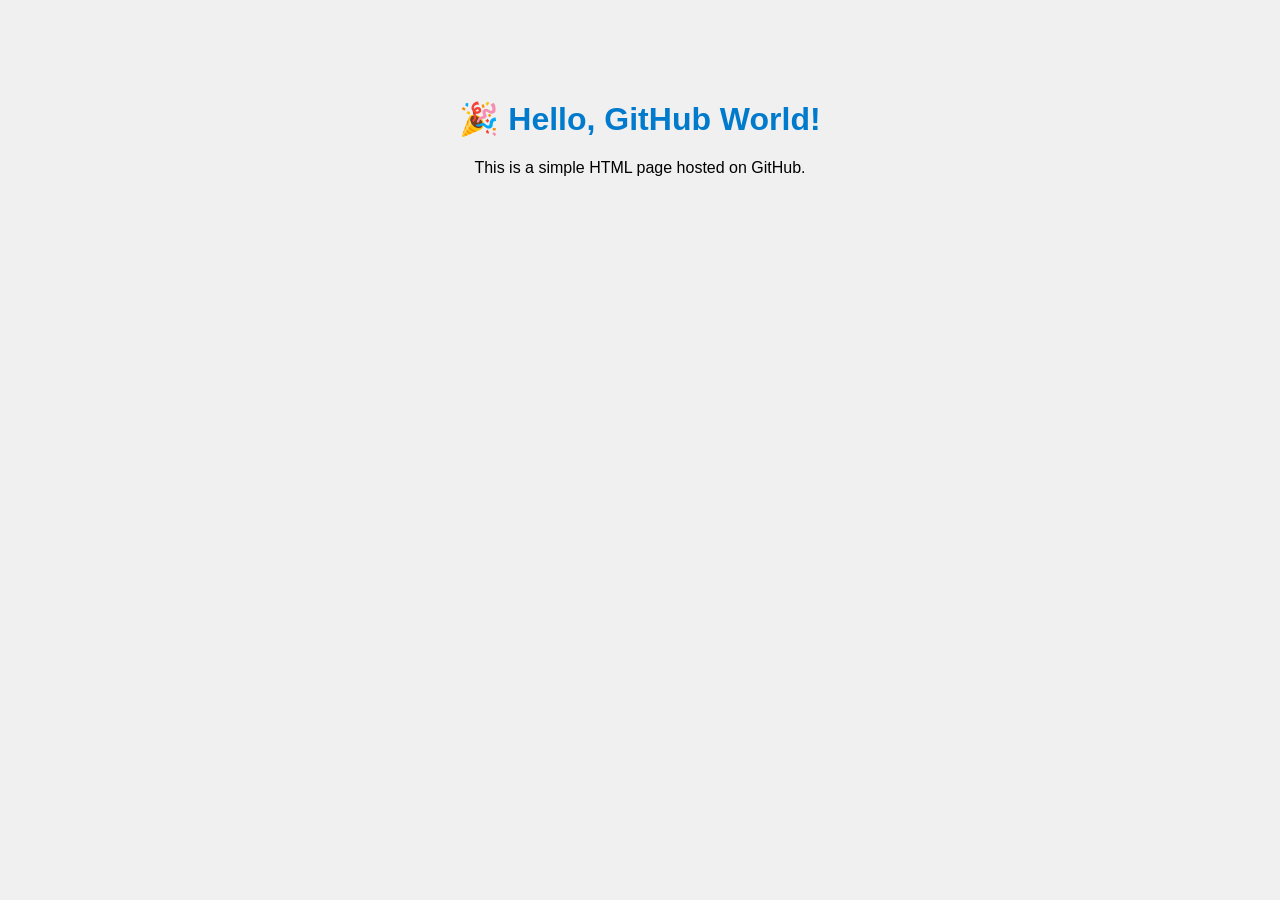
==== commit b85ff66b: "update" ====
--- a/index.html
+++ b/index.html
@@ -1,686 +1,22 @@
-<html><head><meta http-equiv="Content-Type" content="text/html; charset=utf-8"/><title>Infra 운영자 황태운</title><style>
-/* cspell:disable-file */
-/* webkit printing magic: print all background colors */
-html {
-	-webkit-print-color-adjust: exact;
-}
-* {
-	box-sizing: border-box;
-	-webkit-print-color-adjust: exact;
-}
-
-html,
-body {
-	margin: 0;
-	padding: 0;
-}
-@media only screen {
-	body {
-		margin: 2em auto;
-		max-width: 900px;
-		color: rgb(55, 53, 47);
-	}
-}
-
-body {
-	line-height: 1.5;
-	white-space: pre-wrap;
-}
-
-a,
-a.visited {
-	color: inherit;
-	text-decoration: underline;
-}
-
-.pdf-relative-link-path {
-	font-size: 80%;
-	color: #444;
-}
-
-h1,
-h2,
-h3 {
-	letter-spacing: -0.01em;
-	line-height: 1.2;
-	font-weight: 600;
-	margin-bottom: 0;
-}
-
-.page-title {
-	font-size: 2.5rem;
-	font-weight: 700;
-	margin-top: 0;
-	margin-bottom: 0.75em;
-}
-
-h1 {
-	font-size: 1.875rem;
-	margin-top: 1.875rem;
-}
-
-h2 {
-	font-size: 1.5rem;
-	margin-top: 1.5rem;
-}
-
-h3 {
-	font-size: 1.25rem;
-	margin-top: 1.25rem;
-}
-
-.source {
-	border: 1px solid #ddd;
-	border-radius: 3px;
-	padding: 1.5em;
-	word-break: break-all;
-}
-
-.callout {
-	border-radius: 3px;
-	padding: 1rem;
-}
-
-figure {
-	margin: 1.25em 0;
-	page-break-inside: avoid;
-}
-
-figcaption {
-	opacity: 0.5;
-	font-size: 85%;
-	margin-top: 0.5em;
-}
-
-mark {
-	background-color: transparent;
-}
-
-.indented {
-	padding-left: 1.5em;
-}
-
-hr {
-	background: transparent;
-	display: block;
-	width: 100%;
-	height: 1px;
-	visibility: visible;
-	border: none;
-	border-bottom: 1px solid rgba(55, 53, 47, 0.09);
-}
-
-img {
-	max-width: 100%;
-}
-
-@media only print {
-	img {
-		max-height: 100vh;
-		object-fit: contain;
-	}
-}
-
-@page {
-	margin: 1in;
-}
-
-.collection-content {
-	font-size: 0.875rem;
-}
-
-.column-list {
-	display: flex;
-	justify-content: space-between;
-}
-
-.column {
-	padding: 0 1em;
-}
-
-.column:first-child {
-	padding-left: 0;
-}
-
-.column:last-child {
-	padding-right: 0;
-}
-
-.table_of_contents-item {
-	display: block;
-	font-size: 0.875rem;
-	line-height: 1.3;
-	padding: 0.125rem;
-}
-
-.table_of_contents-indent-1 {
-	margin-left: 1.5rem;
-}
-
-.table_of_contents-indent-2 {
-	margin-left: 3rem;
-}
-
-.table_of_contents-indent-3 {
-	margin-left: 4.5rem;
-}
-
-.table_of_contents-link {
-	text-decoration: none;
-	opacity: 0.7;
-	border-bottom: 1px solid rgba(55, 53, 47, 0.18);
-}
-
-table,
-th,
-td {
-	border: 1px solid rgba(55, 53, 47, 0.09);
-	border-collapse: collapse;
-}
-
-table {
-	border-left: none;
-	border-right: none;
-}
-
-th,
-td {
-	font-weight: normal;
-	padding: 0.25em 0.5em;
-	line-height: 1.5;
-	min-height: 1.5em;
-	text-align: left;
-}
-
-th {
-	color: rgba(55, 53, 47, 0.6);
-}
-
-ol,
-ul {
-	margin: 0;
-	margin-block-start: 0.6em;
-	margin-block-end: 0.6em;
-}
-
-li > ol:first-child,
-li > ul:first-child {
-	margin-block-start: 0.6em;
-}
-
-ul > li {
-	list-style: disc;
-}
-
-ul.to-do-list {
-	padding-inline-start: 0;
-}
-
-ul.to-do-list > li {
-	list-style: none;
-}
-
-.to-do-children-checked {
-	text-decoration: line-through;
-	opacity: 0.375;
-}
-
-ul.toggle > li {
-	list-style: none;
-}
-
-ul {
-	padding-inline-start: 1.7em;
-}
-
-ul > li {
-	padding-left: 0.1em;
-}
-
-ol {
-	padding-inline-start: 1.6em;
-}
-
-ol > li {
-	padding-left: 0.2em;
-}
-
-.mono ol {
-	padding-inline-start: 2em;
-}
-
-.mono ol > li {
-	text-indent: -0.4em;
-}
-
-.toggle {
-	padding-inline-start: 0em;
-	list-style-type: none;
-}
-
-/* Indent toggle children */
-.toggle > li > details {
-	padding-left: 1.7em;
-}
-
-.toggle > li > details > summary {
-	margin-left: -1.1em;
-}
-
-.selected-value {
-	display: inline-block;
-	padding: 0 0.5em;
-	background: rgba(206, 205, 202, 0.5);
-	border-radius: 3px;
-	margin-right: 0.5em;
-	margin-top: 0.3em;
-	margin-bottom: 0.3em;
-	white-space: nowrap;
-}
-
-.collection-title {
-	display: inline-block;
-	margin-right: 1em;
-}
-
-.simple-table {
-	margin-top: 1em;
-	font-size: 0.875rem;
-	empty-cells: show;
-}
-.simple-table td {
-	height: 29px;
-	min-width: 120px;
-}
-
-.simple-table th {
-	height: 29px;
-	min-width: 120px;
-}
-
-.simple-table-header-color {
-	background: rgb(247, 246, 243);
-	color: black;
-}
-.simple-table-header {
-	font-weight: 500;
-}
-
-time {
-	opacity: 0.5;
-}
-
-.icon {
-	display: inline-block;
-	max-width: 1.2em;
-	max-height: 1.2em;
-	text-decoration: none;
-	vertical-align: text-bottom;
-	margin-right: 0.5em;
-}
-
-img.icon {
-	border-radius: 3px;
-}
-
-.user-icon {
-	width: 1.5em;
-	height: 1.5em;
-	border-radius: 100%;
-	margin-right: 0.5rem;
-}
-
-.user-icon-inner {
-	font-size: 0.8em;
-}
-
-.text-icon {
-	border: 1px solid #000;
-	text-align: center;
-}
-
-.page-cover-image {
-	display: block;
-	object-fit: cover;
-	width: 100%;
-	max-height: 30vh;
-}
-
-.page-header-icon {
-	font-size: 3rem;
-	margin-bottom: 1rem;
-}
-
-.page-header-icon-with-cover {
-	margin-top: -0.72em;
-	margin-left: 0.07em;
-}
-
-.page-header-icon img {
-	border-radius: 3px;
-}
-
-.link-to-page {
-	margin: 1em 0;
-	padding: 0;
-	border: none;
-	font-weight: 500;
-}
-
-p > .user {
-	opacity: 0.5;
-}
-
-td > .user,
-td > time {
-	white-space: nowrap;
-}
-
-input[type="checkbox"] {
-	transform: scale(1.5);
-	margin-right: 0.6em;
-	vertical-align: middle;
-}
-
-p {
-	margin-top: 0.5em;
-	margin-bottom: 0.5em;
-}
-
-.image {
-	border: none;
-	margin: 1.5em 0;
-	padding: 0;
-	border-radius: 0;
-	text-align: center;
-}
-
-.code,
-code {
-	background: rgba(135, 131, 120, 0.15);
-	border-radius: 3px;
-	padding: 0.2em 0.4em;
-	border-radius: 3px;
-	font-size: 85%;
-	tab-size: 2;
-}
-
-code {
-	color: #eb5757;
-}
-
-.code {
-	padding: 1.5em 1em;
-}
-
-.code-wrap {
-	white-space: pre-wrap;
-	word-break: break-all;
-}
-
-.code > code {
-	background: none;
-	padding: 0;
-	font-size: 100%;
-	color: inherit;
-}
-
-blockquote {
-	font-size: 1.25em;
-	margin: 1em 0;
-	padding-left: 1em;
-	border-left: 3px solid rgb(55, 53, 47);
-}
-
-.bookmark {
-	text-decoration: none;
-	max-height: 8em;
-	padding: 0;
-	display: flex;
-	width: 100%;
-	align-items: stretch;
-}
-
-.bookmark-title {
-	font-size: 0.85em;
-	overflow: hidden;
-	text-overflow: ellipsis;
-	height: 1.75em;
-	white-space: nowrap;
-}
-
-.bookmark-text {
-	display: flex;
-	flex-direction: column;
-}
-
-.bookmark-info {
-	flex: 4 1 180px;
-	padding: 12px 14px 14px;
-	display: flex;
-	flex-direction: column;
-	justify-content: space-between;
-}
-
-.bookmark-image {
-	width: 33%;
-	flex: 1 1 180px;
-	display: block;
-	position: relative;
-	object-fit: cover;
-	border-radius: 1px;
-}
-
-.bookmark-description {
-	color: rgba(55, 53, 47, 0.6);
-	font-size: 0.75em;
-	overflow: hidden;
-	max-height: 4.5em;
-	word-break: break-word;
-}
-
-.bookmark-href {
-	font-size: 0.75em;
-	margin-top: 0.25em;
-}
-
-.sans { font-family: ui-sans-serif, -apple-system, BlinkMacSystemFont, "Segoe UI", Helvetica, "Apple Color Emoji", Arial, sans-serif, "Segoe UI Emoji", "Segoe UI Symbol"; }
-.code { font-family: "SFMono-Regular", Menlo, Consolas, "PT Mono", "Liberation Mono", Courier, monospace; }
-.serif { font-family: Lyon-Text, Georgia, ui-serif, serif; }
-.mono { font-family: iawriter-mono, Nitti, Menlo, Courier, monospace; }
-.pdf .sans { font-family: Inter, ui-sans-serif, -apple-system, BlinkMacSystemFont, "Segoe UI", Helvetica, "Apple Color Emoji", Arial, sans-serif, "Segoe UI Emoji", "Segoe UI Symbol", 'Twemoji', 'Noto Color Emoji', 'Noto Sans CJK JP'; }
-.pdf:lang(zh-CN) .sans { font-family: Inter, ui-sans-serif, -apple-system, BlinkMacSystemFont, "Segoe UI", Helvetica, "Apple Color Emoji", Arial, sans-serif, "Segoe UI Emoji", "Segoe UI Symbol", 'Twemoji', 'Noto Color Emoji', 'Noto Sans CJK SC'; }
-.pdf:lang(zh-TW) .sans { font-family: Inter, ui-sans-serif, -apple-system, BlinkMacSystemFont, "Segoe UI", Helvetica, "Apple Color Emoji", Arial, sans-serif, "Segoe UI Emoji", "Segoe UI Symbol", 'Twemoji', 'Noto Color Emoji', 'Noto Sans CJK TC'; }
-.pdf:lang(ko-KR) .sans { font-family: Inter, ui-sans-serif, -apple-system, BlinkMacSystemFont, "Segoe UI", Helvetica, "Apple Color Emoji", Arial, sans-serif, "Segoe UI Emoji", "Segoe UI Symbol", 'Twemoji', 'Noto Color Emoji', 'Noto Sans CJK KR'; }
-.pdf .code { font-family: Source Code Pro, "SFMono-Regular", Menlo, Consolas, "PT Mono", "Liberation Mono", Courier, monospace, 'Twemoji', 'Noto Color Emoji', 'Noto Sans Mono CJK JP'; }
-.pdf:lang(zh-CN) .code { font-family: Source Code Pro, "SFMono-Regular", Menlo, Consolas, "PT Mono", "Liberation Mono", Courier, monospace, 'Twemoji', 'Noto Color Emoji', 'Noto Sans Mono CJK SC'; }
-.pdf:lang(zh-TW) .code { font-family: Source Code Pro, "SFMono-Regular", Menlo, Consolas, "PT Mono", "Liberation Mono", Courier, monospace, 'Twemoji', 'Noto Color Emoji', 'Noto Sans Mono CJK TC'; }
-.pdf:lang(ko-KR) .code { font-family: Source Code Pro, "SFMono-Regular", Menlo, Consolas, "PT Mono", "Liberation Mono", Courier, monospace, 'Twemoji', 'Noto Color Emoji', 'Noto Sans Mono CJK KR'; }
-.pdf .serif { font-family: PT Serif, Lyon-Text, Georgia, ui-serif, serif, 'Twemoji', 'Noto Color Emoji', 'Noto Serif CJK JP'; }
-.pdf:lang(zh-CN) .serif { font-family: PT Serif, Lyon-Text, Georgia, ui-serif, serif, 'Twemoji', 'Noto Color Emoji', 'Noto Serif CJK SC'; }
-.pdf:lang(zh-TW) .serif { font-family: PT Serif, Lyon-Text, Georgia, ui-serif, serif, 'Twemoji', 'Noto Color Emoji', 'Noto Serif CJK TC'; }
-.pdf:lang(ko-KR) .serif { font-family: PT Serif, Lyon-Text, Georgia, ui-serif, serif, 'Twemoji', 'Noto Color Emoji', 'Noto Serif CJK KR'; }
-.pdf .mono { font-family: PT Mono, iawriter-mono, Nitti, Menlo, Courier, monospace, 'Twemoji', 'Noto Color Emoji', 'Noto Sans Mono CJK JP'; }
-.pdf:lang(zh-CN) .mono { font-family: PT Mono, iawriter-mono, Nitti, Menlo, Courier, monospace, 'Twemoji', 'Noto Color Emoji', 'Noto Sans Mono CJK SC'; }
-.pdf:lang(zh-TW) .mono { font-family: PT Mono, iawriter-mono, Nitti, Menlo, Courier, monospace, 'Twemoji', 'Noto Color Emoji', 'Noto Sans Mono CJK TC'; }
-.pdf:lang(ko-KR) .mono { font-family: PT Mono, iawriter-mono, Nitti, Menlo, Courier, monospace, 'Twemoji', 'Noto Color Emoji', 'Noto Sans Mono CJK KR'; }
-.highlight-default {
-	color: rgba(55, 53, 47, 1);
-}
-.highlight-gray {
-	color: rgba(120, 119, 116, 1);
-	fill: rgba(120, 119, 116, 1);
-}
-.highlight-brown {
-	color: rgba(159, 107, 83, 1);
-	fill: rgba(159, 107, 83, 1);
-}
-.highlight-orange {
-	color: rgba(217, 115, 13, 1);
-	fill: rgba(217, 115, 13, 1);
-}
-.highlight-yellow {
-	color: rgba(203, 145, 47, 1);
-	fill: rgba(203, 145, 47, 1);
-}
-.highlight-teal {
-	color: rgba(68, 131, 97, 1);
-	fill: rgba(68, 131, 97, 1);
-}
-.highlight-blue {
-	color: rgba(51, 126, 169, 1);
-	fill: rgba(51, 126, 169, 1);
-}
-.highlight-purple {
-	color: rgba(144, 101, 176, 1);
-	fill: rgba(144, 101, 176, 1);
-}
-.highlight-pink {
-	color: rgba(193, 76, 138, 1);
-	fill: rgba(193, 76, 138, 1);
-}
-.highlight-red {
-	color: rgba(212, 76, 71, 1);
-	fill: rgba(212, 76, 71, 1);
-}
-.highlight-gray_background {
-	background: rgba(241, 241, 239, 1);
-}
-.highlight-brown_background {
-	background: rgba(244, 238, 238, 1);
-}
-.highlight-orange_background {
-	background: rgba(251, 236, 221, 1);
-}
-.highlight-yellow_background {
-	background: rgba(251, 243, 219, 1);
-}
-.highlight-teal_background {
-	background: rgba(237, 243, 236, 1);
-}
-.highlight-blue_background {
-	background: rgba(231, 243, 248, 1);
-}
-.highlight-purple_background {
-	background: rgba(244, 240, 247, 0.8);
-}
-.highlight-pink_background {
-	background: rgba(249, 238, 243, 0.8);
-}
-.highlight-red_background {
-	background: rgba(253, 235, 236, 1);
-}
-.block-color-default {
-	color: inherit;
-	fill: inherit;
-}
-.block-color-gray {
-	color: rgba(120, 119, 116, 1);
-	fill: rgba(120, 119, 116, 1);
-}
-.block-color-brown {
-	color: rgba(159, 107, 83, 1);
-	fill: rgba(159, 107, 83, 1);
-}
-.block-color-orange {
-	color: rgba(217, 115, 13, 1);
-	fill: rgba(217, 115, 13, 1);
-}
-.block-color-yellow {
-	color: rgba(203, 145, 47, 1);
-	fill: rgba(203, 145, 47, 1);
-}
-.block-color-teal {
-	color: rgba(68, 131, 97, 1);
-	fill: rgba(68, 131, 97, 1);
-}
-.block-color-blue {
-	color: rgba(51, 126, 169, 1);
-	fill: rgba(51, 126, 169, 1);
-}
-.block-color-purple {
-	color: rgba(144, 101, 176, 1);
-	fill: rgba(144, 101, 176, 1);
-}
-.block-color-pink {
-	color: rgba(193, 76, 138, 1);
-	fill: rgba(193, 76, 138, 1);
-}
-.block-color-red {
-	color: rgba(212, 76, 71, 1);
-	fill: rgba(212, 76, 71, 1);
-}
-.block-color-gray_background {
-	background: rgba(241, 241, 239, 1);
-}
-.block-color-brown_background {
-	background: rgba(244, 238, 238, 1);
-}
-.block-color-orange_background {
-	background: rgba(251, 236, 221, 1);
-}
-.block-color-yellow_background {
-	background: rgba(251, 243, 219, 1);
-}
-.block-color-teal_background {
-	background: rgba(237, 243, 236, 1);
-}
-.block-color-blue_background {
-	background: rgba(231, 243, 248, 1);
-}
-.block-color-purple_background {
-	background: rgba(244, 240, 247, 0.8);
-}
-.block-color-pink_background {
-	background: rgba(249, 238, 243, 0.8);
-}
-.block-color-red_background {
-	background: rgba(253, 235, 236, 1);
-}
-.select-value-color-pink { background-color: rgba(245, 224, 233, 1); }
-.select-value-color-purple { background-color: rgba(232, 222, 238, 1); }
-.select-value-color-green { background-color: rgba(219, 237, 219, 1); }
-.select-value-color-gray { background-color: rgba(227, 226, 224, 1); }
-.select-value-color-translucentGray { background-color: rgba(255, 255, 255, 0.0375); }
-.select-value-color-orange { background-color: rgba(250, 222, 201, 1); }
-.select-value-color-brown { background-color: rgba(238, 224, 218, 1); }
-.select-value-color-red { background-color: rgba(255, 226, 221, 1); }
-.select-value-color-yellow { background-color: rgba(253, 236, 200, 1); }
-.select-value-color-blue { background-color: rgba(211, 229, 239, 1); }
-
-.checkbox {
-	display: inline-flex;
-	vertical-align: text-bottom;
-	width: 16;
-	height: 16;
-	background-size: 16px;
-	margin-left: 2px;
-	margin-right: 5px;
-}
-
-.checkbox-on {
-	background-image: url("data:image/svg+xml;charset=UTF-8,%3Csvg%20width%3D%2216%22%20height%3D%2216%22%20viewBox%3D%220%200%2016%2016%22%20fill%3D%22none%22%20xmlns%3D%22http%3A%2F%2Fwww.w3.org%2F2000%2Fsvg%22%3E%0A%3Crect%20width%3D%2216%22%20height%3D%2216%22%20fill%3D%22%2358A9D7%22%2F%3E%0A%3Cpath%20d%3D%22M6.71429%2012.2852L14%204.9995L12.7143%203.71436L6.71429%209.71378L3.28571%206.2831L2%207.57092L6.71429%2012.2852Z%22%20fill%3D%22white%22%2F%3E%0A%3C%2Fsvg%3E");
-}
-
-.checkbox-off {
-	background-image: url("data:image/svg+xml;charset=UTF-8,%3Csvg%20width%3D%2216%22%20height%3D%2216%22%20viewBox%3D%220%200%2016%2016%22%20fill%3D%22none%22%20xmlns%3D%22http%3A%2F%2Fwww.w3.org%2F2000%2Fsvg%22%3E%0A%3Crect%20x%3D%220.75%22%20y%3D%220.75%22%20width%3D%2214.5%22%20height%3D%2214.5%22%20fill%3D%22white%22%20stroke%3D%22%2336352F%22%20stroke-width%3D%221.5%22%2F%3E%0A%3C%2Fsvg%3E");
-}
-	
-</style></head><body><article id="59eb0439-5d45-4124-b5fe-0af1511fb6dc" class="page sans"><header><img class="page-cover-image" src="https://www.notion.so/images/page-cover/nasa_space_shuttle_columbia.jpg" style="object-position:center 30.000000000000004%"/><div class="page-header-icon page-header-icon-with-cover"><img class="icon" src="Infra%20%E1%84%8B%E1%85%AE%E1%86%AB%E1%84%8B%E1%85%A7%E1%86%BC%E1%84%8C%E1%85%A1%20%E1%84%92%E1%85%AA%E1%86%BC%E1%84%90%E1%85%A2%E1%84%8B%E1%85%AE%E1%86%AB%2059eb04395d454124b5fe0af1511fb6dc/%25EB%258F%2584%25EB%25A7%2588%25EB%25B1%2580_%25EB%25B0%25B0%25EA%25B2%25BD%25EC%25A0%259C%25EA%25B1%25B0.jpg"/></div><h1 class="page-title">Infra 운영자 황태운</h1></header><div class="page-body"><p id="f824a378-93dd-4bde-ac80-9854e349800b" class="">
-</p><div id="753b9d97-ef16-4286-aff2-c321f3acbf09" class="column-list"><div id="237724db-b651-40cc-b21d-cd0146b9639a" style="width:25%" class="column"><figure id="291a077b-3454-4925-97b9-db7c51aa93f3" class="image"><a href="Infra%20%E1%84%8B%E1%85%AE%E1%86%AB%E1%84%8B%E1%85%A7%E1%86%BC%E1%84%8C%E1%85%A1%20%E1%84%92%E1%85%AA%E1%86%BC%E1%84%90%E1%85%A2%E1%84%8B%E1%85%AE%E1%86%AB%2059eb04395d454124b5fe0af1511fb6dc/%25EC%25A6%259D%25EB%25AA%2585%25EC%2582%25AC%25EC%25A7%2584_2021-06-01.jpg"><img style="width:650px" src="Infra%20%E1%84%8B%E1%85%AE%E1%86%AB%E1%84%8B%E1%85%A7%E1%86%BC%E1%84%8C%E1%85%A1%20%E1%84%92%E1%85%AA%E1%86%BC%E1%84%90%E1%85%A2%E1%84%8B%E1%85%AE%E1%86%AB%2059eb04395d454124b5fe0af1511fb6dc/%25EC%25A6%259D%25EB%25AA%2585%25EC%2582%25AC%25EC%25A7%2584_2021-06-01.jpg"/></a></figure></div><div id="b35e9e44-3391-49cd-b7c8-76273d6ac89c" style="width:75%" class="column"><h2 id="2ab008fc-0149-41be-8e88-0bf56aeb5f42" class="">안녕하세요. Infra 운영자 황태운 입니다.</h2><p id="158711af-c873-48bd-8f47-325f5fa2ba9e" class="">
-</p><p id="b29afe2a-ee09-47dd-af1f-9ec18f16acfd" class="">5년차 Infra 운영자로 SK브로드밴드에서 보안시스템 운영으로 커리어를 시작하여 Tsis, Wins를 거처  시스템<mark class="highlight-blue_background">에 대한 이해도</mark>를 높였고, 현재 제조 기업에서 Infra운영을 하고 있습니다.</p></div></div><p id="ca895454-af58-4f49-99fd-d06d3e084066" class="">
-</p><h1 id="29d94a5b-8c68-43ba-a145-d8e9d8581ba1" class="">🔎 Profile</h1><figure id="e33da809-18a1-4c68-9ee6-791d12f5c064" class="image"><a href="Infra%20%E1%84%8B%E1%85%AE%E1%86%AB%E1%84%8B%E1%85%A7%E1%86%BC%E1%84%8C%E1%85%A1%20%E1%84%92%E1%85%AA%E1%86%BC%E1%84%90%E1%85%A2%E1%84%8B%E1%85%AE%E1%86%AB%2059eb04395d454124b5fe0af1511fb6dc/Line_1_(1).png"><img style="width:1080px" src="Infra%20%E1%84%8B%E1%85%AE%E1%86%AB%E1%84%8B%E1%85%A7%E1%86%BC%E1%84%8C%E1%85%A1%20%E1%84%92%E1%85%AA%E1%86%BC%E1%84%90%E1%85%A2%E1%84%8B%E1%85%AE%E1%86%AB%2059eb04395d454124b5fe0af1511fb6dc/Line_1_(1).png"/></a></figure><p id="bd617648-7ef5-4c18-b499-e8dc4344cfa8" class="">상세한 경력 기술서는 📎<a href="https://s3.ap-northeast-2.amazonaws.com/wanted-public/sample_resume_ko.pdf"> 이력서</a> 에서 확인해주세요.</p><div id="1a5cf229-b1e0-4fd1-a659-23f394a841da" class="column-list"><div id="c6e8157e-2d9b-47c4-8cc3-d66fdee159d7" style="width:50%" class="column"><h3 id="04915988-2081-4b40-95b2-8d86c0cff43d" class="">경력  <mark class="highlight-gray">(총 6년 6개월)</mark></h3><p id="698db957-66cb-41b7-9a12-6a9c202004d6" class=""><span style="border-bottom:0.05em solid">원티드</span>   <mark class="highlight-gray">2018.9 - 현재</mark></p><p id="e699c978-2d27-4a00-ac09-43e5c8500c4f" class="">• 웹/앱 신규 서비스 다수 론칭</p><p id="cb5b768c-44a0-46ea-9e00-f8a492433e27" class="">• 기존 서비스에 AI 분석 기술 도입</p><p id="c3986ddf-7128-4d0e-befd-b33d13bd590d" class="">• 사용자 스토리 기반의 제품 개선 다수</p><p id="c7add9be-b9f9-4d4b-a601-cc5ca48a972b" class=""><span style="border-bottom:0.05em solid">한국빅컴퍼니</span>   <mark class="highlight-gray">2015.1 - 2018.8</mark></p><p id="74250bdb-c7b8-4dc0-8953-bcf5c86a1099" class="">• 데이터 기반 신규 검색 서비스 출시 </p><p id="f59086c6-e519-41ca-844d-7177c5e041db" class="">• 플랫폼 내 셀러 백오피스 서비스 론칭</p><p id="d0952a8b-cdee-4a78-8deb-5c6fdc17558b" class="">• 사용자별 UI/UX 기획 및 가이드 제작</p></div><div id="e4c55d93-0a1a-41eb-b21f-b7d68ad47192" style="width:50%" class="column"><h3 id="0a9501ba-5108-45d4-a333-e7f7d06a1180" class="">학력 </h3><p id="c55f49fe-01cc-4be7-8ef3-eb236371dc11" class="">한국대학교 경영학/심리학  <mark class="highlight-gray">2018.9 - 현재</mark></p><p id="c658750f-0576-4399-99b2-c3252ed34ac9" class="">
-</p><h3 id="4d838979-dd4e-44b3-80d9-fc4797944f4f" class="">외국어</h3><p id="3d015f16-7f8f-452d-bb3d-2875dec892de" class="">비즈니스 회화   <mark class="highlight-gray">OPic IH 2020.6</mark></p><p id="a920aea2-0880-4c0b-9588-2b718cc2d975" class="">
-</p><h3 id="0acf69fe-c835-47af-a9df-4fe7e658dbbc" class="">기타</h3><p id="e5521e4f-1fb9-40e0-bf1e-876eec272bea" class="">서비스 기획 그룹 스터디 &#x27;OOOO&#x27; 운영</p></div></div><figure class="block-color-gray_background callout" style="white-space:pre-wrap;display:flex" id="63af42b2-e62a-4607-85e7-b4ce3caac4ef"><div style="font-size:1.5em"><span class="icon">💡</span></div><div style="width:100%">나의 경력, 학력 등 기본 정보를 입력해주세요. 직무와 연관된 외국어 능력이나 수상 이력 등이 있다면 함께 써주세요.</div></figure><p id="c72e730e-8b66-45e5-af78-0469dc24c532" class="">
-</p><h1 id="43c9692b-b28c-41f1-a8f5-469f791e1392" class="">⚒️ Skills</h1><figure id="a8e43aac-0446-47b1-933d-d6861f42c8be" class="image"><a href="Infra%20%E1%84%8B%E1%85%AE%E1%86%AB%E1%84%8B%E1%85%A7%E1%86%BC%E1%84%8C%E1%85%A1%20%E1%84%92%E1%85%AA%E1%86%BC%E1%84%90%E1%85%A2%E1%84%8B%E1%85%AE%E1%86%AB%2059eb04395d454124b5fe0af1511fb6dc/Line_1_(1).png"><img style="width:1080px" src="Infra%20%E1%84%8B%E1%85%AE%E1%86%AB%E1%84%8B%E1%85%A7%E1%86%BC%E1%84%8C%E1%85%A1%20%E1%84%92%E1%85%AA%E1%86%BC%E1%84%90%E1%85%A2%E1%84%8B%E1%85%AE%E1%86%AB%2059eb04395d454124b5fe0af1511fb6dc/Line_1_(1).png"/></a></figure><p id="708f3ddb-bf1b-43ae-97b8-70df4e7658b8" class="">역량의 전문성에 따라<strong> </strong><strong><mark class="highlight-blue">상 </mark></strong><strong>· </strong><strong><mark class="highlight-yellow">중 · </mark></strong><mark class="highlight-red"><strong>하</strong></mark><mark class="highlight-red"> </mark>수준으로 분류하였습니다. 각 항목을 누르면 상세 내용을 확인할 수 있습니다. </p><div id="1cf337fd-ca60-40de-ad3d-c942aedab57c" class="column-list"><div id="f391dea2-539a-4e85-b388-dd367e7fa3c2" style="width:33.33333333333333%" class="column"><p id="23087682-5456-4bef-bf34-5e62dd0e959b" class=""><strong>Hard Skills</strong></p><ul id="a09d397b-a390-4d9a-a093-40ec3f763264" class="toggle"><li><details open=""><summary><mark class="highlight-blue">SQL</mark></summary><p id="04048c8e-4050-4548-9cb7-24b82f9f7cd2" class="">심화 문법 </p><p id="af37357f-4674-43d9-b902-9f06f3206962" class="">데이터 추출 및 분석</p><p id="bef910bf-cbdc-43d5-aca5-eae14810101a" class="">데이터 시각화 </p></details></li></ul><ul id="47c1113b-1ad5-4049-ac51-bf924bc70cd7" class="toggle"><li><details open=""><summary><mark class="highlight-blue">서비스 모델 설계</mark></summary></details></li></ul><ul id="e77d414f-ca32-4ea6-ac22-7aa06dc0a11e" class="toggle"><li><details open=""><summary><mark class="highlight-yellow">데이터 분석</mark></summary></details></li></ul><ul id="3608cab9-b820-4ff3-a75d-4595ef63d7e5" class="toggle"><li><details open=""><summary><mark class="highlight-yellow">IT 트렌드 파악</mark></summary></details></li></ul></div><div id="4e83cf47-f0a5-4425-aa4c-3b86ee994960" style="width:33.33333333333333%" class="column"><p id="9493b67d-00f7-4ff4-8164-bd6b83d23456" class=""><strong>Soft Skills</strong></p><ul id="56eecdd8-97cb-490d-a8fb-1837de07ce2b" class="toggle"><li><details open=""><summary><mark class="highlight-blue">커뮤니케이션</mark></summary><p id="abb6cbb7-7335-4362-a7c1-089a221e34d1" class="">내외부 파트너 협업</p><p id="4cae57f2-b58a-4037-9e61-0e994452752d" class="">외부 업체 핸들링 </p></details></li></ul><ul id="17d2dc1f-7dd7-4d18-ae1b-520ad43ac8d6" class="toggle"><li><details open=""><summary><mark class="highlight-blue">꼼꼼함</mark></summary></details></li></ul><ul id="698af426-758b-4647-8a74-73d2e63f43f5" class="toggle"><li><details open=""><summary><mark class="highlight-yellow">리더십</mark></summary></details></li></ul><ul id="d7cf696a-ed7a-4389-a190-e4a5d1c32aad" class="toggle"><li><details open=""><summary><mark class="highlight-yellow">스케줄링</mark></summary></details></li></ul></div><div id="464072b6-b685-4e14-a6e1-e8ce8f032e78" style="width:33.33333333333336%" class="column"><p id="5dc78861-a57c-48b3-b913-da43bd1ba9a5" class=""><strong>Tools</strong></p><ul id="23ddc885-9890-4aca-acef-8d8674701e07" class="toggle"><li><details open=""><summary><mark class="highlight-blue">GA</mark></summary><p id="970897dd-444e-4fed-b1a5-d3383cfe997b" class="">GA 세그먼트 / 커스터마이징 / 보고서 자동화</p></details></li></ul><ul id="f4c0c3b7-ba4a-4ba4-8b9b-37b3ba7bbeee" class="toggle"><li><details open=""><summary><mark class="highlight-yellow">Jira/Conflunce</mark></summary></details></li></ul><ul id="f17ecef4-5a4e-4ea3-9a4b-0092fa29792c" class="toggle"><li><details open=""><summary><mark class="highlight-red">Amplitude</mark></summary></details></li></ul><ul id="04941963-2390-4c25-81d6-0a433d3faa22" class="toggle"><li><details open=""><summary><mark class="highlight-red">Zeplin</mark></summary></details></li></ul></div></div><figure class="block-color-gray_background callout" style="white-space:pre-wrap;display:flex" id="36dafc51-d626-42c0-814e-80c4e57ab1a0"><div style="font-size:1.5em"><span class="icon">💡</span></div><div style="width:100%">경력직이라면 채용 담당자가 나를 한눈에 파악할 수 있게 내가 가진 역량을 분류해주세요. <mark class="highlight-blue">하드 스킬은 직무에 필요한 구체적 기술</mark>, <mark class="highlight-orange">소프트 스킬은 소통 능력·리더십 등 대인관계 기술</mark>을 뜻합니다. 업종에 따라 활용하는 툴이 다르므로 내가 다룰 수 있는 툴을 적어줘도 좋아요. 나의 전문성이 어느 정도인지 설명하는 것도 잊지 마세요!</div></figure><p id="33f403fc-a81e-4c15-8096-a95383b86383" class="">
-</p><h1 id="941d2861-146d-443a-a1d5-b81499d9c2e1" class="">👩🏻‍💻 Projects</h1><figure id="09c4319c-39d5-47f0-811a-5993508f0e0f" class="image"><a href="Infra%20%E1%84%8B%E1%85%AE%E1%86%AB%E1%84%8B%E1%85%A7%E1%86%BC%E1%84%8C%E1%85%A1%20%E1%84%92%E1%85%AA%E1%86%BC%E1%84%90%E1%85%A2%E1%84%8B%E1%85%AE%E1%86%AB%2059eb04395d454124b5fe0af1511fb6dc/Line_1_(1).png"><img style="width:1080px" src="Infra%20%E1%84%8B%E1%85%AE%E1%86%AB%E1%84%8B%E1%85%A7%E1%86%BC%E1%84%8C%E1%85%A1%20%E1%84%92%E1%85%AA%E1%86%BC%E1%84%90%E1%85%A2%E1%84%8B%E1%85%AE%E1%86%AB%2059eb04395d454124b5fe0af1511fb6dc/Line_1_(1).png"/></a></figure><p id="b1b6df3f-ad8e-4aee-b41c-d0d3cabb6448" class="">담당한 프로젝트를 최신순으로 구성했습니다. 각 이미지를 누르면 주요 내용 / 역할&amp;기여도 / 기간 등을 확인할 수 있습니다.</p><p id="b7d9ba7b-4650-4c21-a618-45e153c550da" class="">
-</p><div id="6643a635-2ef5-436f-8434-30650e05597c" class="collection-content"><h4 class="collection-title">주요 프로젝트 포트폴리오</h4><table class="collection-content"><thead><tr><th><span class="icon property-icon"><svg viewBox="0 0 16 16" style="width:14px;height:14px;display:block;fill:rgba(55, 53, 47, 0.45);flex-shrink:0;-webkit-backface-visibility:hidden" class="typesTitle"><path d="M0.637695 13.1914C1.0957 13.1914 1.32812 13 1.47852 12.5215L2.24414 10.3887H6.14746L6.90625 12.5215C7.05664 13 7.2959 13.1914 7.74707 13.1914C8.22559 13.1914 8.5332 12.9043 8.5332 12.4531C8.5332 12.2891 8.50586 12.1523 8.44434 11.9678L5.41602 3.79199C5.2041 3.21777 4.82129 2.9375 4.19922 2.9375C3.60449 2.9375 3.21484 3.21777 3.0166 3.78516L-0.0322266 12.002C-0.09375 12.1797 -0.121094 12.3232 -0.121094 12.4668C-0.121094 12.918 0.166016 13.1914 0.637695 13.1914ZM2.63379 9.12402L4.17871 4.68066H4.21973L5.76465 9.12402H2.63379ZM12.2793 13.2324C13.3115 13.2324 14.2891 12.6787 14.7129 11.8037H14.7402V12.5762C14.7471 12.9863 15.0273 13.2393 15.4238 13.2393C15.834 13.2393 16.1143 12.9795 16.1143 12.5215V8.00977C16.1143 6.49902 14.9658 5.52148 13.1543 5.52148C11.7666 5.52148 10.6592 6.08887 10.2695 6.99121C10.1943 7.15527 10.1533 7.3125 10.1533 7.46289C10.1533 7.81152 10.4062 8.04395 10.7686 8.04395C11.0215 8.04395 11.2129 7.94824 11.3496 7.73633C11.7529 6.99121 12.2861 6.65625 13.1064 6.65625C14.0977 6.65625 14.6992 7.20996 14.6992 8.1123V8.67285L12.5664 8.7959C10.7686 8.8916 9.77734 9.69824 9.77734 11.0107C9.77734 12.3369 10.8096 13.2324 12.2793 13.2324ZM12.6621 12.1387C11.8008 12.1387 11.2129 11.667 11.2129 10.9561C11.2129 10.2725 11.7598 9.82129 12.7578 9.75977L14.6992 9.62988V10.3203C14.6992 11.3457 13.7969 12.1387 12.6621 12.1387Z"></path></svg></span>이름</th></tr></thead><tbody><tr id="f1b7c7bf-66d4-4115-98ed-0e1723397fdb"><td class="cell-title"><a href="https://www.notion.so/f1b7c7bf66d4411598ed0e1723397fdb">[예시] 이력서&amp;포트폴리오 양식 제작 및 배포</a></td></tr><tr id="1cb45c57-bf8f-4461-aa3d-dd7a774b28f3"><td class="cell-title"><a href="https://www.notion.so/1cb45c57bf8f4461aa3ddd7a774b28f3">[양식] 프로젝트 이름</a></td></tr><tr id="e54b9171-7443-45c9-9451-c9f5a7e2a20c"><td class="cell-title"><a href="https://www.notion.so/e54b9171744345c99451c9f5a7e2a20c">[양식] 프로젝트 이름</a></td></tr><tr id="9765e113-0179-4865-99d4-8f2ff645781c"><td class="cell-title"><a href="https://www.notion.so/9765e1130179486599d48f2ff645781c">[양식] 프로젝트 이름</a></td></tr><tr id="770e7045-de25-4caa-a7da-f04e55d768e0"><td class="cell-title"><a href="https://www.notion.so/770e7045de254caaa7daf04e55d768e0">[양식] 프로젝트 이름</a></td></tr><tr id="fae0c12c-fdaf-4902-9c41-8a47f0738244"><td class="cell-title"><a href="https://www.notion.so/fae0c12cfdaf49029c418a47f0738244">[양식] 프로젝트 이름</a></td></tr></tbody></table></div><figure class="block-color-gray_background callout" style="white-space:pre-wrap;display:flex" id="b5bb7a08-1312-40da-9dc3-b4e7c3ff0114"><div style="font-size:1.5em"><span class="icon">💡</span></div><div style="width:100%">성과가 좋은 프로젝트라도 직무와 관련이 없다면 과감히 생략하고, 직무와 관련된 내용 위주로 구성하는 것이 중요합니다. 주요 프로젝트를 최신순으로 정렬해주세요. </div></figure><p id="1a4b54d6-e89c-4a4a-a147-ab2726a806ef" class="">
-</p><h1 id="ce5113b7-4a6c-4766-8e64-9daede86c4e7" class="">💫 About me (선택)</h1><figure id="dc1e0aee-ad25-41e0-a209-f6df99513c05" class="image"><a href="Infra%20%E1%84%8B%E1%85%AE%E1%86%AB%E1%84%8B%E1%85%A7%E1%86%BC%E1%84%8C%E1%85%A1%20%E1%84%92%E1%85%AA%E1%86%BC%E1%84%90%E1%85%A2%E1%84%8B%E1%85%AE%E1%86%AB%2059eb04395d454124b5fe0af1511fb6dc/Line_1_(1).png"><img style="width:1080px" src="Infra%20%E1%84%8B%E1%85%AE%E1%86%AB%E1%84%8B%E1%85%A7%E1%86%BC%E1%84%8C%E1%85%A1%20%E1%84%92%E1%85%AA%E1%86%BC%E1%84%90%E1%85%A2%E1%84%8B%E1%85%AE%E1%86%AB%2059eb04395d454124b5fe0af1511fb6dc/Line_1_(1).png"/></a></figure><div id="f7b6fde0-773d-4973-805f-352277825e41" class="column-list"><div id="a2f61725-7d14-44ac-94e9-eb28c01f9d3b" style="width:50%" class="column"><ul id="a1a91f95-538a-4791-a226-0a8711f5e2ff" class="bulleted-list"><li style="list-style-type:disc">&#x27;커리어 콘텐츠&#x27; 블로그</li></ul><figure id="d20b0467-ce44-4c36-b1ed-a1ce4eb02510"><a href="https://blog.naver.com/wantedlab" class="bookmark source"><div class="bookmark-info"><div class="bookmark-text"><div class="bookmark-title">원티드 : 네이버 블로그</div></div><div class="bookmark-href"><img src="https://blog.naver.com/favicon.ico?3" class="icon bookmark-icon"/>https://blog.naver.com/wantedlab</div></div></a></figure></div><div id="1ca74386-5c31-4fac-80a7-6d00125737bc" style="width:50%" class="column"><ul id="4429fd00-e714-4f88-ab2a-993946a91742" class="bulleted-list"><li style="list-style-type:disc">&#x27;사이드 프로젝트&#x27; 인스타그램</li></ul><figure id="513067d4-166f-4a0c-af1b-0c352f8130fc"><a href="https://www.instagram.com/wantedjobs.kr/" class="bookmark source"><div class="bookmark-info"><div class="bookmark-text"><div class="bookmark-title"></div></div><div class="bookmark-href">https://www.instagram.com/wantedjobs.kr/</div></div></a></figure></div></div><figure class="block-color-gray_background callout" style="white-space:pre-wrap;display:flex" id="9d436930-eaf1-439e-a880-ff774f35ba88"><div style="font-size:1.5em"><span class="icon">💡</span></div><div style="width:100%">나의 전문성을 드러낼 수 있는 개인 채널, 사이드 프로젝트 등을 넣어보세요. 직무와 관련이 없는 사적인 채널은 넣지 않아도 괜찮아요.</div></figure><p id="71bbf456-d13d-433c-bf43-c4aa84e5353e" class="">
-</p><h1 id="7b97cf53-4bdb-4da7-84ef-600c3d218ff4" class="">👩🏻‍🚀 Experience (선택)</h1><figure id="8cf9f6e0-7a4b-45cb-a3d2-a24148952ddc" class="image"><a href="Infra%20%E1%84%8B%E1%85%AE%E1%86%AB%E1%84%8B%E1%85%A7%E1%86%BC%E1%84%8C%E1%85%A1%20%E1%84%92%E1%85%AA%E1%86%BC%E1%84%90%E1%85%A2%E1%84%8B%E1%85%AE%E1%86%AB%2059eb04395d454124b5fe0af1511fb6dc/Line_1_(1).png"><img style="width:1080px" src="Infra%20%E1%84%8B%E1%85%AE%E1%86%AB%E1%84%8B%E1%85%A7%E1%86%BC%E1%84%8C%E1%85%A1%20%E1%84%92%E1%85%AA%E1%86%BC%E1%84%90%E1%85%A2%E1%84%8B%E1%85%AE%E1%86%AB%2059eb04395d454124b5fe0af1511fb6dc/Line_1_(1).png"/></a></figure><p id="5dc5997a-081f-41bc-bc95-0c9ac5978d80" class="">🌏 여행  🐶강아지  🏊🏻 수영  🖋 글쓰기 </p><ul id="14326191-2bcf-4176-8e81-a16fc539cd6b" class="bulleted-list"><li style="list-style-type:disc">여행을 좋아해서 1년간 미국 배낭여행을 했어요.</li></ul><ul id="fd2d9125-1299-4ce8-803f-00192a68d7dc" class="bulleted-list"><li style="list-style-type:disc">사이드 프로젝트로 서울 강아지 놀이터 지도를 만들었어요.</li></ul><ul id="4544deb0-111c-400e-9455-8a624190a445" class="bulleted-list"><li style="list-style-type:disc">수영, 다이빙을 좋아합니다.</li></ul><figure class="block-color-gray_background callout" style="white-space:pre-wrap;display:flex" id="b968e0c1-1968-41b9-bdea-4a79addfce24"><div style="font-size:1.5em"><span class="icon">💡</span></div><div style="width:100%">업종, 직무와 연관된 특별한 경험이 있다면 간략하게 써줘도 좋을 거예요. 나의 경험을 통해 업무에 관한 관심을 강조할 수 있습니다. </div></figure><p id="5b330d22-7d59-4365-9780-aed39d1f75df" class="">
-</p><h1 id="ee40021d-b107-4fe2-b78c-d4cff709686d" class="">🙋🏻 How i work (선택)</h1><figure id="20f958e0-411f-4191-b460-7cdd6ca3b078" class="image"><a href="Infra%20%E1%84%8B%E1%85%AE%E1%86%AB%E1%84%8B%E1%85%A7%E1%86%BC%E1%84%8C%E1%85%A1%20%E1%84%92%E1%85%AA%E1%86%BC%E1%84%90%E1%85%A2%E1%84%8B%E1%85%AE%E1%86%AB%2059eb04395d454124b5fe0af1511fb6dc/Line_1_(1).png"><img style="width:1080px" src="Infra%20%E1%84%8B%E1%85%AE%E1%86%AB%E1%84%8B%E1%85%A7%E1%86%BC%E1%84%8C%E1%85%A1%20%E1%84%92%E1%85%AA%E1%86%BC%E1%84%90%E1%85%A2%E1%84%8B%E1%85%AE%E1%86%AB%2059eb04395d454124b5fe0af1511fb6dc/Line_1_(1).png"/></a></figure><ul id="2faf53aa-8d08-4d36-9317-d7005844146a" class="bulleted-list"><li style="list-style-type:disc">목표 달성도 중요하지만 일의 과정에서 재미를 찾는 편이에요.</li></ul><ul id="0475e0a6-32b3-40f9-8ba9-85f2d8206ccc" class="bulleted-list"><li style="list-style-type:disc">회사와 세상에 긍정적 영향을 주는 일은 그 자체로 동기부여가 됩니다.</li></ul><ul id="22d4fff7-1a16-4b8d-9cbc-b71f2827b531" class="bulleted-list"><li style="list-style-type:disc">문제가 생겨도 그 상황 안에서 일을 진행할 수 있는 방향을 찾습니다.</li></ul><ul id="79afedd2-3a96-4367-bb20-7aee22c614a2" class="bulleted-list"><li style="list-style-type:disc">함께 정한 기한은 반드시 지키려고 노력해요.</li></ul><figure class="block-color-gray_background callout" style="white-space:pre-wrap;display:flex" id="b23d56c7-e697-4455-934b-80a88b995efe"><div style="font-size:1.5em"><span class="icon">💡</span></div><div style="width:100%">많은 IT기업, 스타트업 등에서는 일하는 방식을 기반으로 조직문화를 구축하고 있어요. 일하는 방식이 중요해지는 시대인 만큼 나만의 방식을 남기는 것도 좋겠죠? 참고로 원티드도 &#x27;<a href="https://blog.naver.com/wantedlab/222424365893">원티드 웨이</a>&#x27;를 지키고 있어요.</div></figure><p id="20f052e7-4221-44cc-be11-352abdd2a57e" class="">
-</p><h1 id="0b0fdef4-619d-48d9-874e-07d83f5a86f4" class="">👋 Contact</h1><figure id="5472ae52-29ad-4780-b2c6-744cdb8b1919" class="image"><a href="Infra%20%E1%84%8B%E1%85%AE%E1%86%AB%E1%84%8B%E1%85%A7%E1%86%BC%E1%84%8C%E1%85%A1%20%E1%84%92%E1%85%AA%E1%86%BC%E1%84%90%E1%85%A2%E1%84%8B%E1%85%AE%E1%86%AB%2059eb04395d454124b5fe0af1511fb6dc/Line_1_(1).png"><img style="width:1080px" src="Infra%20%E1%84%8B%E1%85%AE%E1%86%AB%E1%84%8B%E1%85%A7%E1%86%BC%E1%84%8C%E1%85%A1%20%E1%84%92%E1%85%AA%E1%86%BC%E1%84%90%E1%85%A2%E1%84%8B%E1%85%AE%E1%86%AB%2059eb04395d454124b5fe0af1511fb6dc/Line_1_(1).png"/></a></figure><p id="b78fd570-8535-4fb5-898e-8eadb8e6280e" class="">✉️ <a href="mailto:marketing@wantedlab.com">marketing@wantedlab.com</a>   📱<mark class="highlight-gray">+82 10-1234-5678   🏠 서울 광진구</mark></p><figure class="block-color-gray_background callout" style="white-space:pre-wrap;display:flex" id="51905ec5-3493-47d7-a9d8-5846e9f1d625"><div style="font-size:1.5em"><span class="icon">💡</span></div><div style="width:100%">연락처를 남겨주세요. 메일주소와 휴대폰 번호는 필수입니다! 메일 주소에 링크를 걸고 싶다면 링크에 <mark class="highlight-blue">mailto:메일주소</mark>를 입력해주세요.</div></figure><p id="7ddc9efb-50e2-4b24-a85b-4a07b1a9e761" class="">
-</p><p id="74cce621-1562-46c4-8e23-9516756dc462" class="">
-</p><p id="6b20e0c9-493d-4ce9-893f-0c41519410f4" class=""><a href="https://www.notion.so/Infra-59eb04395d454124b5fe0af1511fb6dc">👆 맨 위로 올라가기 </a></p><ul id="47f2bbc2-c44c-46e8-9ed3-885a01a1927e" class="toggle"><li><details open=""><summary><mark class="highlight-gray_background">💡맨 위로 올라가기 버튼 만드는 법</mark></summary><p id="0a118672-bb0a-4eb5-bf06-bb5b4f442826" class="">① 페이지 맨 위에 있는 블럭의 :: 을 눌러 링크를 복사해주세요.</p><figure id="0f0df886-cd92-41ed-9c0a-7efb80b81d47" class="image"><a href="Infra%20%E1%84%8B%E1%85%AE%E1%86%AB%E1%84%8B%E1%85%A7%E1%86%BC%E1%84%8C%E1%85%A1%20%E1%84%92%E1%85%AA%E1%86%BC%E1%84%90%E1%85%A2%E1%84%8B%E1%85%AE%E1%86%AB%2059eb04395d454124b5fe0af1511fb6dc/Untitled.png"><img style="width:1248px" src="Infra%20%E1%84%8B%E1%85%AE%E1%86%AB%E1%84%8B%E1%85%A7%E1%86%BC%E1%84%8C%E1%85%A1%20%E1%84%92%E1%85%AA%E1%86%BC%E1%84%90%E1%85%A2%E1%84%8B%E1%85%AE%E1%86%AB%2059eb04395d454124b5fe0af1511fb6dc/Untitled.png"/></a></figure><p id="cb65c7c3-7342-4122-b0e7-75a8e79dae9a" class="">② [맨 위로 올라가기] 텍스트에 복사한 링크를 넣어주세요.  </p><figure id="0dc5ef4d-aa28-4767-9c87-e10f698315a5" class="image"><a href="Infra%20%E1%84%8B%E1%85%AE%E1%86%AB%E1%84%8B%E1%85%A7%E1%86%BC%E1%84%8C%E1%85%A1%20%E1%84%92%E1%85%AA%E1%86%BC%E1%84%90%E1%85%A2%E1%84%8B%E1%85%AE%E1%86%AB%2059eb04395d454124b5fe0af1511fb6dc/Untitled%201.png"><img style="width:806px" src="Infra%20%E1%84%8B%E1%85%AE%E1%86%AB%E1%84%8B%E1%85%A7%E1%86%BC%E1%84%8C%E1%85%A1%20%E1%84%92%E1%85%AA%E1%86%BC%E1%84%90%E1%85%A2%E1%84%8B%E1%85%AE%E1%86%AB%2059eb04395d454124b5fe0af1511fb6dc/Untitled%201.png"/></a></figure></details></li></ul><p id="9d67b4d2-3431-4f16-8c6e-1739e38df939" class="">
-</p><p id="31a50a63-4d73-4a38-8088-ec3f5629c761" class="">
-</p><hr id="d315a7b7-548e-44e2-9d5f-d4108b9ac1f5"/><div id="6533e0b2-3884-49aa-a77d-2ed70c7f19cb" class="column-list"><div id="9d4cf486-e6a1-45ae-8f4f-7a5287b1e9eb" style="width:87.5%" class="column"><p id="9646806d-770d-4f4b-aa8d-ff7986834bc1" class=""><mark class="highlight-gray">Copyright. Sohee Kim(Wantedlab) all rights reserved.</mark></p></div><div id="18234a7e-150c-4b42-ac67-0ea2937c612a" style="width:12.499999999999995%" class="column"><figure id="4ba827c8-d970-48aa-9982-29a493639a73" class="image"><a href="https://hits.seeyoufarm.com/api/count/incr/badge.svg?url=https://wanted.notion.site/8f25cbcf4a0c4c379474eb8920cf4cac"><img style="width:144px" src="https://hits.seeyoufarm.com/api/count/incr/badge.svg?url=https://wanted.notion.site/8f25cbcf4a0c4c379474eb8920cf4cac"/></a></figure><p id="46f77983-f3e2-40ed-8b7e-e363f122a181" class="">
-</p></div></div></div></article></body></html>+<!DOCTYPE html>
+<html lang="en">
+<head>
+    <meta charset="UTF-8">
+    <title>My First Web Page</title>
+    <style>
+        body {
+            font-family: sans-serif;
+            background-color: #f0f0f0;
+            text-align: center;
+            margin-top: 100px;
+        }
+        h1 {
+            color: #007acc;
+        }
+    </style>
+</head>
+<body>
+    <h1>🎉 Hello, GitHub World!</h1>
+    <p>This is a simple HTML page hosted on GitHub.</p>
+</body>
+</html>
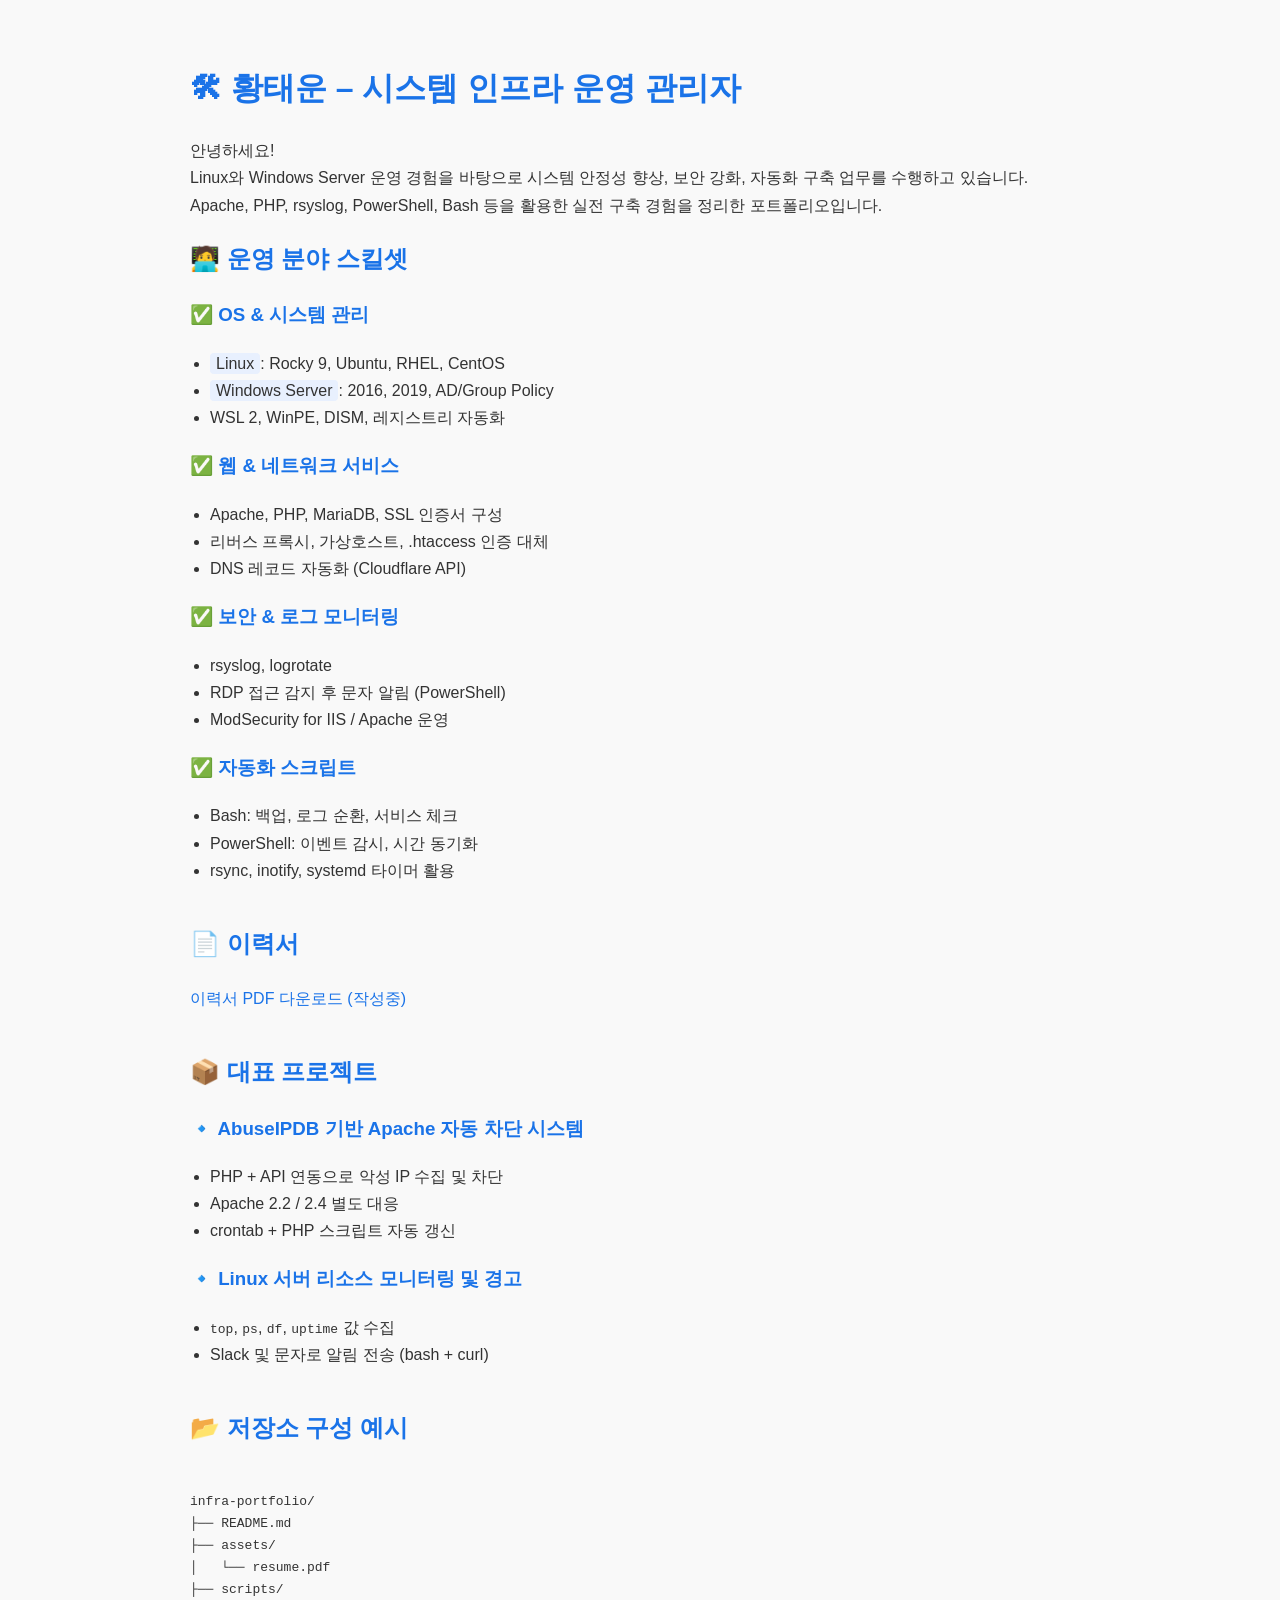
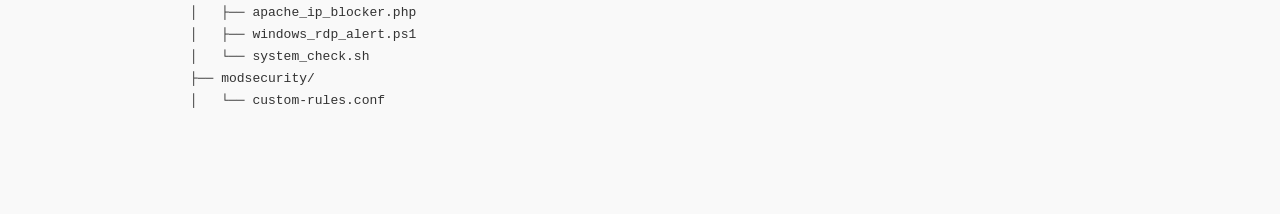
==== commit f354786f: "Update index.html" ====
--- a/index.html
+++ b/index.html
@@ -1,22 +1,119 @@
 <!DOCTYPE html>
-<html lang="en">
+<html lang="ko">
 <head>
-    <meta charset="UTF-8">
-    <title>My First Web Page</title>
-    <style>
-        body {
-            font-family: sans-serif;
-            background-color: #f0f0f0;
-            text-align: center;
-            margin-top: 100px;
-        }
-        h1 {
-            color: #007acc;
-        }
-    </style>
+  <meta charset="UTF-8" />
+  <meta name="viewport" content="width=device-width, initial-scale=1.0"/>
+  <title>황태운 – 시스템 인프라 운영 관리자</title>
+  <style>
+    body {
+      font-family: 'Segoe UI', sans-serif;
+      background-color: #f9f9f9;
+      line-height: 1.7;
+      color: #333;
+      padding: 40px;
+      max-width: 900px;
+      margin: auto;
+    }
+    h1, h2, h3 {
+      color: #1a73e8;
+    }
+    ul {
+      padding-left: 20px;
+    }
+    .section {
+      margin-bottom: 40px;
+    }
+    .highlight {
+      background-color: #e8f0fe;
+      padding: 2px 6px;
+      border-radius: 4px;
+    }
+    a {
+      color: #1a73e8;
+      text-decoration: none;
+    }
+    a:hover {
+      text-decoration: underline;
+    }
+  </style>
 </head>
 <body>
-    <h1>🎉 Hello, GitHub World!</h1>
-    <p>This is a simple HTML page hosted on GitHub.</p>
+
+  <h1>🛠 황태운 – 시스템 인프라 운영 관리자</h1>
+
+  <p>안녕하세요!<br>
+  Linux와 Windows Server 운영 경험을 바탕으로 시스템 안정성 향상, 보안 강화, 자동화 구축 업무를 수행하고 있습니다.<br>
+  Apache, PHP, rsyslog, PowerShell, Bash 등을 활용한 실전 구축 경험을 정리한 포트폴리오입니다.</p>
+
+  <div class="section">
+    <h2>🧑‍💻 운영 분야 스킬셋</h2>
+
+    <h3>✅ OS & 시스템 관리</h3>
+    <ul>
+      <li><span class="highlight">Linux</span>: Rocky 9, Ubuntu, RHEL, CentOS</li>
+      <li><span class="highlight">Windows Server</span>: 2016, 2019, AD/Group Policy</li>
+      <li>WSL 2, WinPE, DISM, 레지스트리 자동화</li>
+    </ul>
+
+    <h3>✅ 웹 & 네트워크 서비스</h3>
+    <ul>
+      <li>Apache, PHP, MariaDB, SSL 인증서 구성</li>
+      <li>리버스 프록시, 가상호스트, .htaccess 인증 대체</li>
+      <li>DNS 레코드 자동화 (Cloudflare API)</li>
+    </ul>
+
+    <h3>✅ 보안 & 로그 모니터링</h3>
+    <ul>
+      <li>rsyslog, logrotate</li>
+      <li>RDP 접근 감지 후 문자 알림 (PowerShell)</li>
+      <li>ModSecurity for IIS / Apache 운영</li>
+    </ul>
+
+    <h3>✅ 자동화 스크립트</h3>
+    <ul>
+      <li>Bash: 백업, 로그 순환, 서비스 체크</li>
+      <li>PowerShell: 이벤트 감시, 시간 동기화</li>
+      <li>rsync, inotify, systemd 타이머 활용</li>
+    </ul>
+  </div>
+
+  <div class="section">
+    <h2>📄 이력서</h2>
+    <p><a href="./assets/resume.pdf" target="_blank">이력서 PDF 다운로드 (작성중)</a></p>
+  </div>
+
+  <div class="section">
+    <h2>📦 대표 프로젝트</h2>
+
+    <h3>🔹 AbuseIPDB 기반 Apache 자동 차단 시스템</h3>
+    <ul>
+      <li>PHP + API 연동으로 악성 IP 수집 및 차단</li>
+      <li>Apache 2.2 / 2.4 별도 대응</li>
+      <li>crontab + PHP 스크립트 자동 갱신</li>
+    </ul>
+
+    <h3>🔹 Linux 서버 리소스 모니터링 및 경고</h3>
+    <ul>
+      <li><code>top</code>, <code>ps</code>, <code>df</code>, <code>uptime</code> 값 수집</li>
+      <li>Slack 및 문자로 알림 전송 (bash + curl)</li>
+    </ul>
+  </div>
+
+  <div class="section">
+    <h2>📂 저장소 구성 예시</h2>
+    <pre><code>
+infra-portfolio/
+├── README.md
+├── assets/
+│   └── resume.pdf
+├── scripts/
+│   ├── apache_ip_blocker.php
+│   ├── windows_rdp_alert.ps1
+│   └── system_check.sh
+├── modsecurity/
+│   └── custom-rules.conf
+    </code></pre>
+  </div>
+
 </body>
 </html>
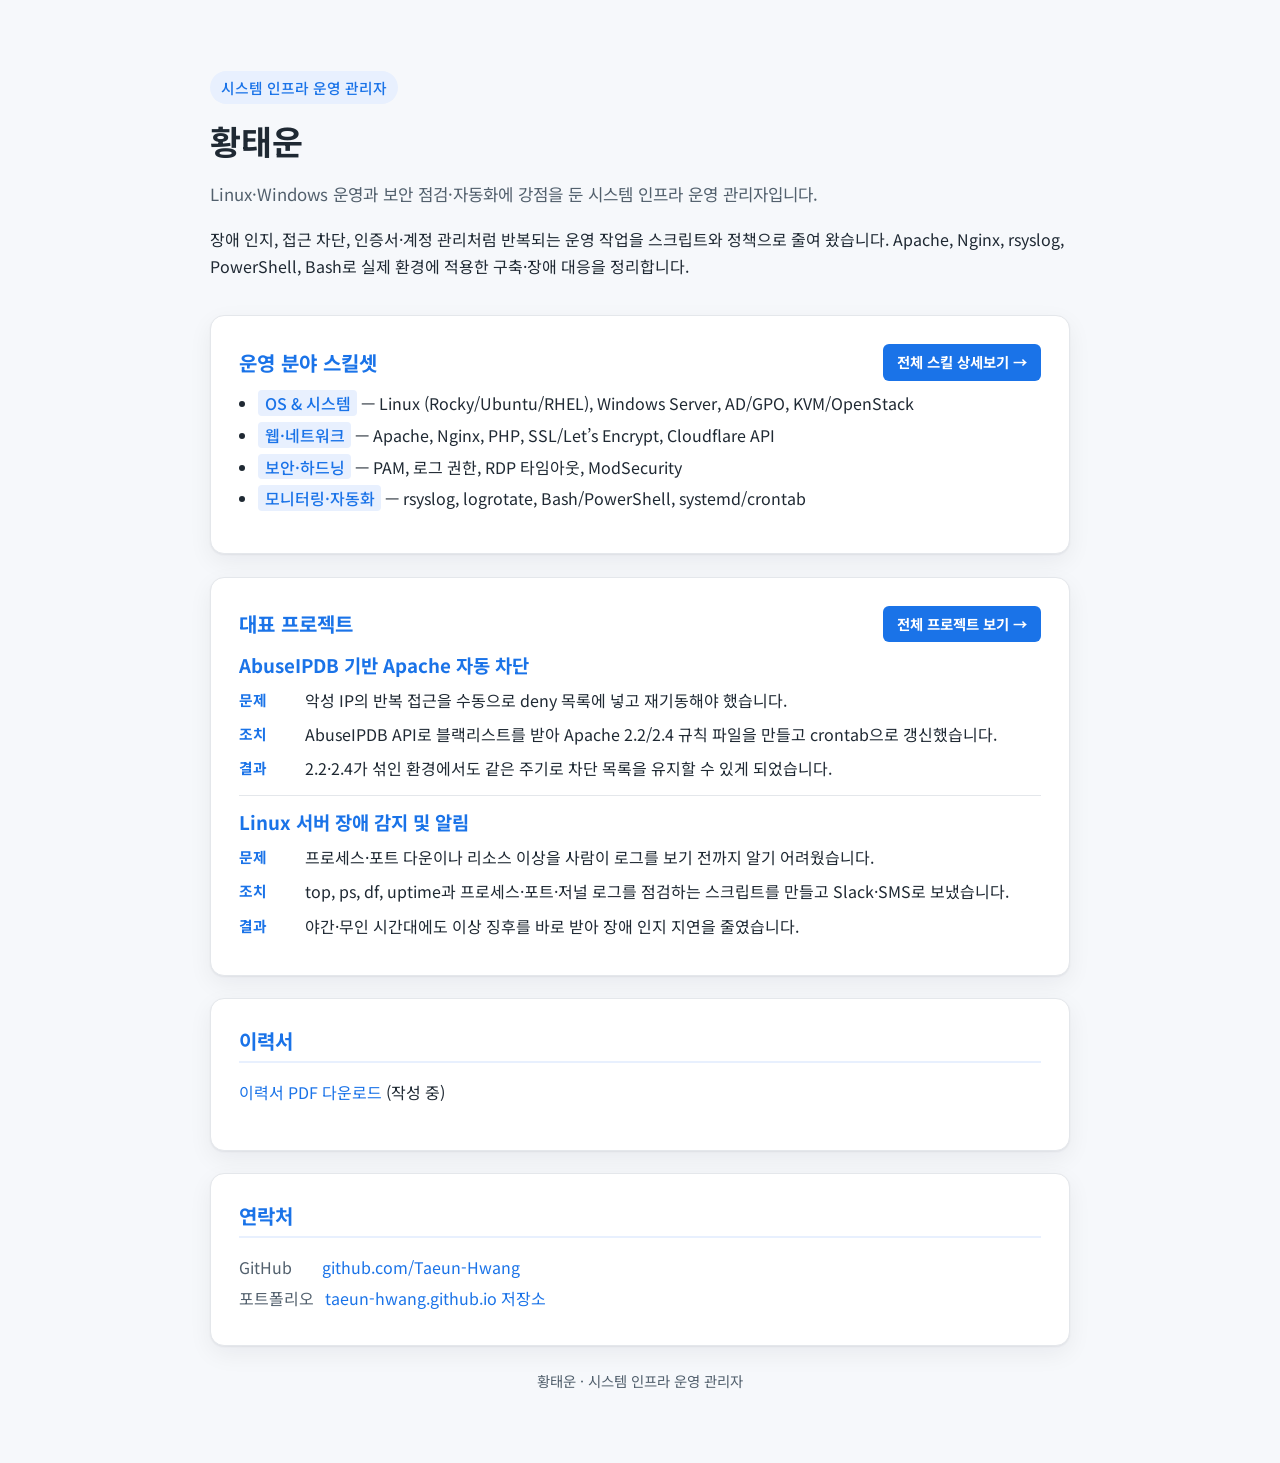
==== commit 925cb83c: "포트폴리오 구조 개선 및 스킬/프로젝트 페이지 분리" ====
--- a/index.html
+++ b/index.html
@@ -4,116 +4,197 @@
   <meta charset="UTF-8" />
   <meta name="viewport" content="width=device-width, initial-scale=1.0"/>
   <title>황태운 – 시스템 인프라 운영 관리자</title>
+  <meta name="description" content="황태운 – Linux·Windows 시스템 인프라 운영 관리자. 보안 점검·하드닝과 장애 대응 자동화를 중심으로 한 포트폴리오" />
+  <meta name="theme-color" content="#1a73e8" />
+  <link rel="preconnect" href="https://fonts.googleapis.com" />
+  <link rel="preconnect" href="https://fonts.gstatic.com" crossorigin />
+  <link href="https://fonts.googleapis.com/css2?family=Noto+Sans+KR:wght@400;500;700&display=swap" rel="stylesheet" />
   <style>
+    :root {
+      --bg: #f6f8fb;
+      --card: #ffffff;
+      --text: #1f2933;
+      --muted: #52606d;
+      --accent: #1a73e8;
+      --accent-soft: #e8f0fe;
+      --border: #e4e7eb;
+      --shadow: 0 1px 2px rgba(16, 24, 40, 0.06), 0 8px 24px rgba(16, 24, 40, 0.06);
+    }
+    @media (prefers-color-scheme: dark) {
+      :root {
+        --bg: #121417;
+        --card: #1c1f24;
+        --text: #e8eaed;
+        --muted: #9aa0a6;
+        --accent: #8ab4f8;
+        --accent-soft: #1e3a5f;
+        --border: #2d3138;
+        --shadow: 0 1px 2px rgba(0, 0, 0, 0.35), 0 8px 24px rgba(0, 0, 0, 0.28);
+      }
+    }
+    * { box-sizing: border-box; }
+    html { color-scheme: light dark; }
     body {
-      font-family: 'Segoe UI', sans-serif;
-      background-color: #f9f9f9;
+      font-family: "Noto Sans KR", "Malgun Gothic", "Apple SD Gothic Neo", "Segoe UI", sans-serif;
+      background-color: var(--bg);
+      color: var(--text);
       line-height: 1.7;
-      color: #333;
-      padding: 40px;
-      max-width: 900px;
-      margin: auto;
-    }
-    h1, h2, h3 {
-      color: #1a73e8;
-    }
-    ul {
-      padding-left: 20px;
-    }
-    .section {
-      margin-bottom: 40px;
-    }
+      margin: 0;
+      padding: clamp(24px, 5vw, 56px) clamp(16px, 4vw, 32px);
+    }
+    main { max-width: 860px; margin: 0 auto; }
+    header { margin-bottom: 2.2rem; }
+    h1, h2, h3 { color: var(--accent); line-height: 1.35; margin: 0 0 0.6rem; }
+    h1 { font-size: clamp(1.6rem, 3vw, 2.1rem); color: var(--text); }
+    h2 {
+      font-size: 1.25rem;
+      padding-bottom: 0.4rem;
+      border-bottom: 2px solid var(--accent-soft);
+      margin-bottom: 1rem;
+    }
+    .section-header {
+      display: flex;
+      justify-content: space-between;
+      align-items: center;
+      margin-bottom: 0.6rem;
+    }
+    .section-header h2 { margin: 0; border: none; padding: 0; }
+    .lead { color: var(--muted); font-size: 1.05rem; }
+    .tagline {
+      display: inline-block;
+      background: var(--accent-soft);
+      color: var(--accent);
+      font-weight: 500;
+      font-size: 0.92rem;
+      padding: 0.25rem 0.7rem;
+      border-radius: 999px;
+      margin-bottom: 0.9rem;
+    }
+    section {
+      background: var(--card);
+      border: 1px solid var(--border);
+      border-radius: 14px;
+      box-shadow: var(--shadow);
+      padding: clamp(18px, 3vw, 28px);
+      margin-bottom: 1.4rem;
+    }
+    ul { padding-left: 1.2rem; margin: 0.35rem 0 0.8rem; }
+    li { margin: 0.28rem 0; }
     .highlight {
-      background-color: #e8f0fe;
-      padding: 2px 6px;
+      background-color: var(--accent-soft);
+      color: var(--accent);
+      padding: 0.05rem 0.4rem;
       border-radius: 4px;
-    }
-    a {
-      color: #1a73e8;
-      text-decoration: none;
-    }
-    a:hover {
-      text-decoration: underline;
+      font-weight: 500;
+    }
+    a { color: var(--accent); text-decoration: none; }
+    a:hover { text-decoration: underline; }
+    .btn-link {
+      font-size: 0.9rem;
+      font-weight: 700;
+      padding: 6px 14px;
+      background-color: var(--accent);
+      color: #fff !important;
+      border-radius: 6px;
+      transition: background-color 0.2s;
+    }
+    .btn-link:hover { background-color: #155cb4; text-decoration: none !important; }
+    .project { border-top: 1px solid var(--border); padding-top: 0.8rem; margin-top: 0.8rem; }
+    .project:first-of-type { border-top: none; padding-top: 0; margin-top: 0; }
+    dl.facts { margin: 0; }
+    dl.facts div {
+      display: grid;
+      grid-template-columns: 3.2rem 1fr;
+      gap: 0.6rem 0.9rem;
+      margin: 0.45rem 0;
+    }
+    dl.facts dt { font-weight: 700; color: var(--accent); font-size: 0.92rem; }
+    dl.facts dd { margin: 0; }
+    .contact-list { list-style: none; padding: 0; margin: 0; }
+    .contact-list li { display: flex; gap: 0.7rem; flex-wrap: wrap; }
+    .contact-list span { color: var(--muted); min-width: 4.5rem; }
+    footer {
+      max-width: 860px;
+      margin: 0.5rem auto 0;
+      color: var(--muted);
+      font-size: 0.9rem;
+      text-align: center;
+    }
+    @media (max-width: 560px) {
+      dl.facts div { grid-template-columns: 1fr; gap: 0.15rem; }
+      .section-header { flex-direction: column; align-items: flex-start; gap: 0.6rem; }
     }
   </style>
 </head>
 <body>
-
-  <h1>🛠 황태운 – 시스템 인프라 운영 관리자</h1>
-
-  <p>안녕하세요!<br>
-  Linux와 Windows Server 운영 경험을 바탕으로 시스템 안정성 향상, 보안 강화, 자동화 구축 업무를 수행하고 있습니다.<br>
-  Apache, PHP, rsyslog, PowerShell, Bash 등을 활용한 실전 구축 경험을 정리한 포트폴리오입니다.</p>
-
-  <div class="section">
-    <h2>🧑‍💻 운영 분야 스킬셋</h2>
-
-    <h3>✅ OS & 시스템 관리</h3>
-    <ul>
-      <li><span class="highlight">Linux</span>: Rocky 9, Ubuntu, RHEL, CentOS</li>
-      <li><span class="highlight">Windows Server</span>: 2016, 2019, AD/Group Policy</li>
-      <li>WSL 2, WinPE, DISM, 레지스트리 자동화</li>
-    </ul>
-
-    <h3>✅ 웹 & 네트워크 서비스</h3>
-    <ul>
-      <li>Apache, PHP, MariaDB, SSL 인증서 구성</li>
-      <li>리버스 프록시, 가상호스트, .htaccess 인증 대체</li>
-      <li>DNS 레코드 자동화 (Cloudflare API)</li>
-    </ul>
-
-    <h3>✅ 보안 & 로그 모니터링</h3>
-    <ul>
-      <li>rsyslog, logrotate</li>
-      <li>RDP 접근 감지 후 문자 알림 (PowerShell)</li>
-      <li>ModSecurity for IIS / Apache 운영</li>
-    </ul>
-
-    <h3>✅ 자동화 스크립트</h3>
-    <ul>
-      <li>Bash: 백업, 로그 순환, 서비스 체크</li>
-      <li>PowerShell: 이벤트 감시, 시간 동기화</li>
-      <li>rsync, inotify, systemd 타이머 활용</li>
-    </ul>
-  </div>
-
-  <div class="section">
-    <h2>📄 이력서</h2>
-    <p><a href="./assets/resume.pdf" target="_blank">이력서 PDF 다운로드 (작성중)</a></p>
-  </div>
-
-  <div class="section">
-    <h2>📦 대표 프로젝트</h2>
-
-    <h3>🔹 AbuseIPDB 기반 Apache 자동 차단 시스템</h3>
-    <ul>
-      <li>PHP + API 연동으로 악성 IP 수집 및 차단</li>
-      <li>Apache 2.2 / 2.4 별도 대응</li>
-      <li>crontab + PHP 스크립트 자동 갱신</li>
-    </ul>
-
-    <h3>🔹 Linux 서버 리소스 모니터링 및 경고</h3>
-    <ul>
-      <li><code>top</code>, <code>ps</code>, <code>df</code>, <code>uptime</code> 값 수집</li>
-      <li>Slack 및 문자로 알림 전송 (bash + curl)</li>
-    </ul>
-  </div>
-
-  <div class="section">
-    <h2>📂 저장소 구성 예시</h2>
-    <pre><code>
-infra-portfolio/
-├── README.md
-├── assets/
-│   └── resume.pdf
-├── scripts/
-│   ├── apache_ip_blocker.php
-│   ├── windows_rdp_alert.ps1
-│   └── system_check.sh
-├── modsecurity/
-│   └── custom-rules.conf
-    </code></pre>
-  </div>
-
+  <main>
+    <header>
+      <p class="tagline">시스템 인프라 운영 관리자</p>
+      <h1>황태운</h1>
+      <p class="lead">Linux·Windows 운영과 보안 점검·자동화에 강점을 둔 시스템 인프라 운영 관리자입니다.</p>
+      <p>장애 인지, 접근 차단, 인증서·계정 관리처럼 반복되는 운영 작업을 스크립트와 정책으로 줄여 왔습니다. Apache, Nginx, rsyslog, PowerShell, Bash로 실제 환경에 적용한 구축·장애 대응을 정리합니다.</p>
+    </header>
+
+    <section>
+      <div class="section-header">
+        <h2>운영 분야 스킬셋</h2>
+        <a href="skill.html" class="btn-link">전체 스킬 상세보기 →</a>
+      </div>
+      <ul>
+        <li><span class="highlight">OS & 시스템</span> — Linux (Rocky/Ubuntu/RHEL), Windows Server, AD/GPO, KVM/OpenStack</li>
+        <li><span class="highlight">웹·네트워크</span> — Apache, Nginx, PHP, SSL/Let’s Encrypt, Cloudflare API</li>
+        <li><span class="highlight">보안·하드닝</span> — PAM, 로그 권한, RDP 타임아웃, ModSecurity</li>
+        <li><span class="highlight">모니터링·자동화</span> — rsyslog, logrotate, Bash/PowerShell, systemd/crontab</li>
+      </ul>
+    </section>
+
+    <section>
+      <div class="section-header">
+        <h2>대표 프로젝트</h2>
+        <a href="projects.html" class="btn-link">전체 프로젝트 보기 →</a>
+      </div>
+
+      <article class="project">
+        <h3>AbuseIPDB 기반 Apache 자동 차단</h3>
+        <dl class="facts">
+          <div><dt>문제</dt><dd>악성 IP의 반복 접근을 수동으로 deny 목록에 넣고 재기동해야 했습니다.</dd></div>
+          <div><dt>조치</dt><dd>AbuseIPDB API로 블랙리스트를 받아 Apache 2.2/2.4 규칙 파일을 만들고 crontab으로 갱신했습니다.</dd></div>
+          <div><dt>결과</dt><dd>2.2·2.4가 섞인 환경에서도 같은 주기로 차단 목록을 유지할 수 있게 되었습니다.</dd></div>
+        </dl>
+      </article>
+
+      <article class="project">
+        <h3>Linux 서버 장애 감지 및 알림</h3>
+        <dl class="facts">
+          <div><dt>문제</dt><dd>프로세스·포트 다운이나 리소스 이상을 사람이 로그를 보기 전까지 알기 어려웠습니다.</dd></div>
+          <div><dt>조치</dt><dd>top, ps, df, uptime과 프로세스·포트·저널 로그를 점검하는 스크립트를 만들고 Slack·SMS로 보냈습니다.</dd></div>
+          <div><dt>결과</dt><dd>야간·무인 시간대에도 이상 징후를 바로 받아 장애 인지 지연을 줄였습니다.</dd></div>
+        </dl>
+      </article>
+    </section>
+
+    <section>
+      <h2>이력서</h2>
+      <p><a href="./assets/resume.pdf" target="_blank" rel="noopener">이력서 PDF 다운로드</a> (작성 중)</p>
+    </section>
+
+    <section>
+      <h2>연락처</h2>
+      <ul class="contact-list">
+        <li>
+          <span>GitHub</span>
+          <a href="https://github.com/Taeun-Hwang" target="_blank" rel="noopener">github.com/Taeun-Hwang</a>
+        </li>
+        <li>
+          <span>포트폴리오</span>
+          <a href="https://github.com/Taeun-Hwang/taeun-hwang.github.io" target="_blank" rel="noopener">taeun-hwang.github.io 저장소</a>
+        </li>
+      </ul>
+    </section>
+  </main>
+
+  <footer>
+    <p>황태운 · 시스템 인프라 운영 관리자</p>
+  </footer>
 </body>
-</html>
+</html>
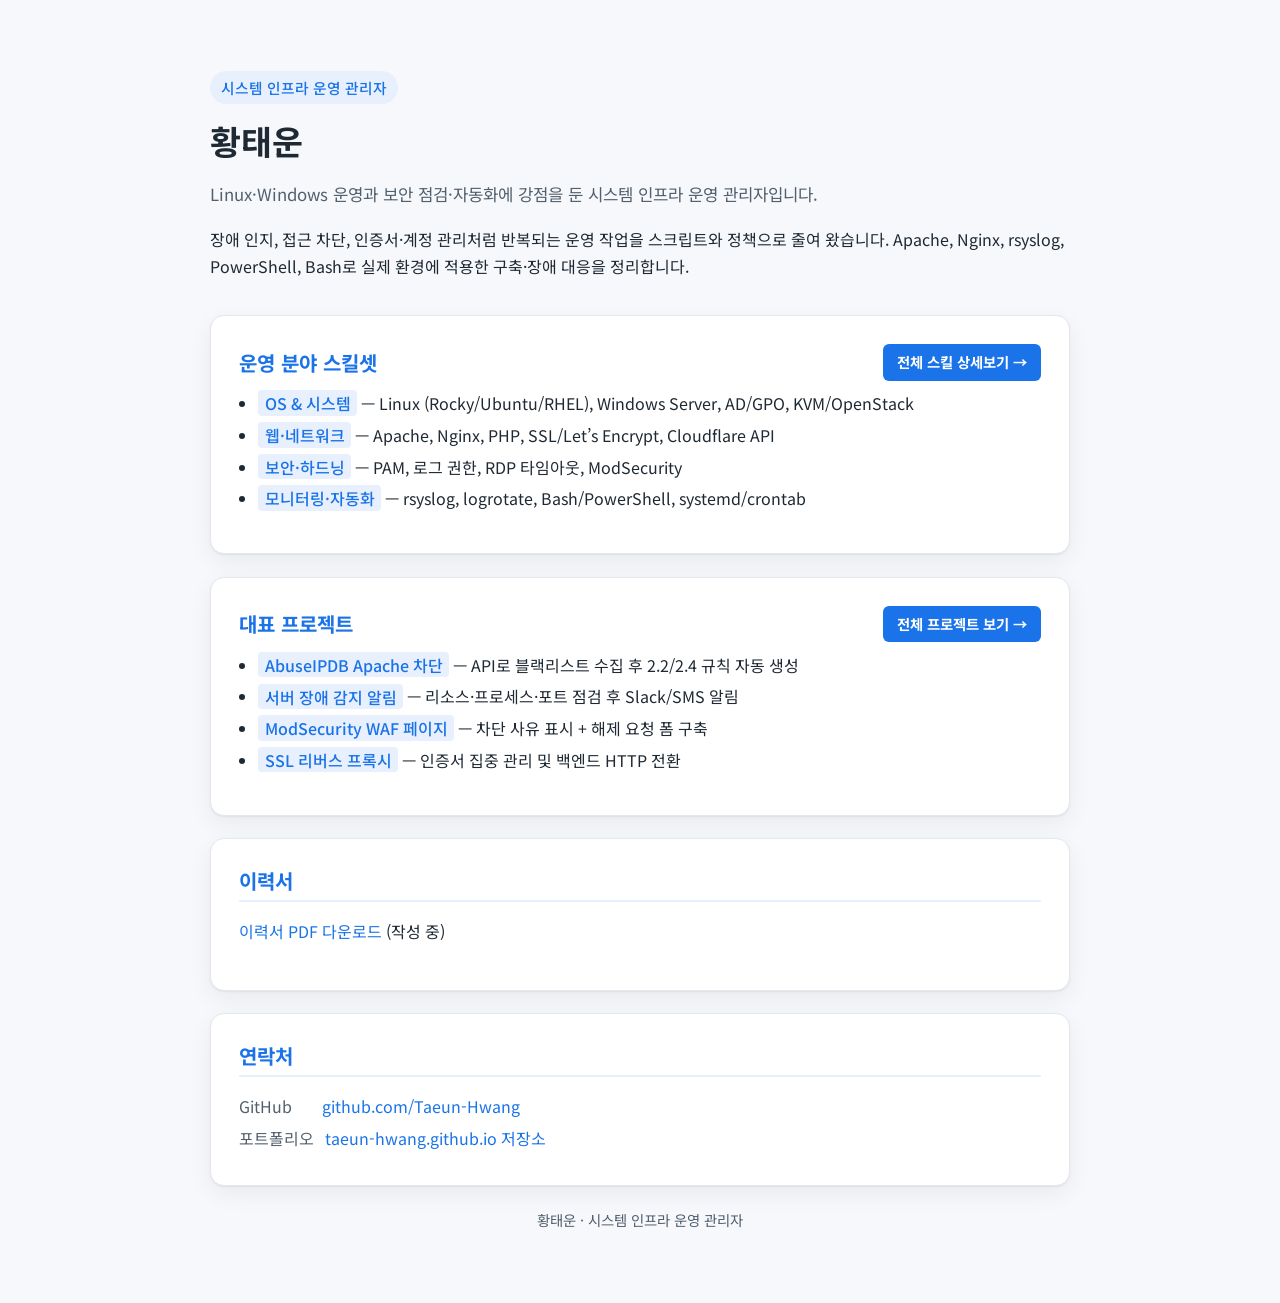
==== commit 2183730c: "스킬 및 프로젝트 추가" ====
--- a/index.html
+++ b/index.html
@@ -149,28 +149,16 @@
     </section>
 
     <section>
-      <div class="section-header">
-        <h2>대표 프로젝트</h2>
+  <div class="section-header">
+    <h2>대표 프로젝트</h2>
         <a href="projects.html" class="btn-link">전체 프로젝트 보기 →</a>
       </div>
-
-      <article class="project">
-        <h3>AbuseIPDB 기반 Apache 자동 차단</h3>
-        <dl class="facts">
-          <div><dt>문제</dt><dd>악성 IP의 반복 접근을 수동으로 deny 목록에 넣고 재기동해야 했습니다.</dd></div>
-          <div><dt>조치</dt><dd>AbuseIPDB API로 블랙리스트를 받아 Apache 2.2/2.4 규칙 파일을 만들고 crontab으로 갱신했습니다.</dd></div>
-          <div><dt>결과</dt><dd>2.2·2.4가 섞인 환경에서도 같은 주기로 차단 목록을 유지할 수 있게 되었습니다.</dd></div>
-        </dl>
-      </article>
-
-      <article class="project">
-        <h3>Linux 서버 장애 감지 및 알림</h3>
-        <dl class="facts">
-          <div><dt>문제</dt><dd>프로세스·포트 다운이나 리소스 이상을 사람이 로그를 보기 전까지 알기 어려웠습니다.</dd></div>
-          <div><dt>조치</dt><dd>top, ps, df, uptime과 프로세스·포트·저널 로그를 점검하는 스크립트를 만들고 Slack·SMS로 보냈습니다.</dd></div>
-          <div><dt>결과</dt><dd>야간·무인 시간대에도 이상 징후를 바로 받아 장애 인지 지연을 줄였습니다.</dd></div>
-        </dl>
-      </article>
+      <ul>
+        <li><span class="highlight">AbuseIPDB Apache 차단</span> — API로 블랙리스트 수집 후 2.2/2.4 규칙 자동 생성</li>
+        <li><span class="highlight">서버 장애 감지 알림</span> — 리소스·프로세스·포트 점검 후 Slack/SMS 알림</li>
+        <li><span class="highlight">ModSecurity WAF 페이지</span> — 차단 사유 표시 + 해제 요청 폼 구축</li>
+        <li><span class="highlight">SSL 리버스 프록시</span> — 인증서 집중 관리 및 백엔드 HTTP 전환</li>
+      </ul>
     </section>
 
     <section>
